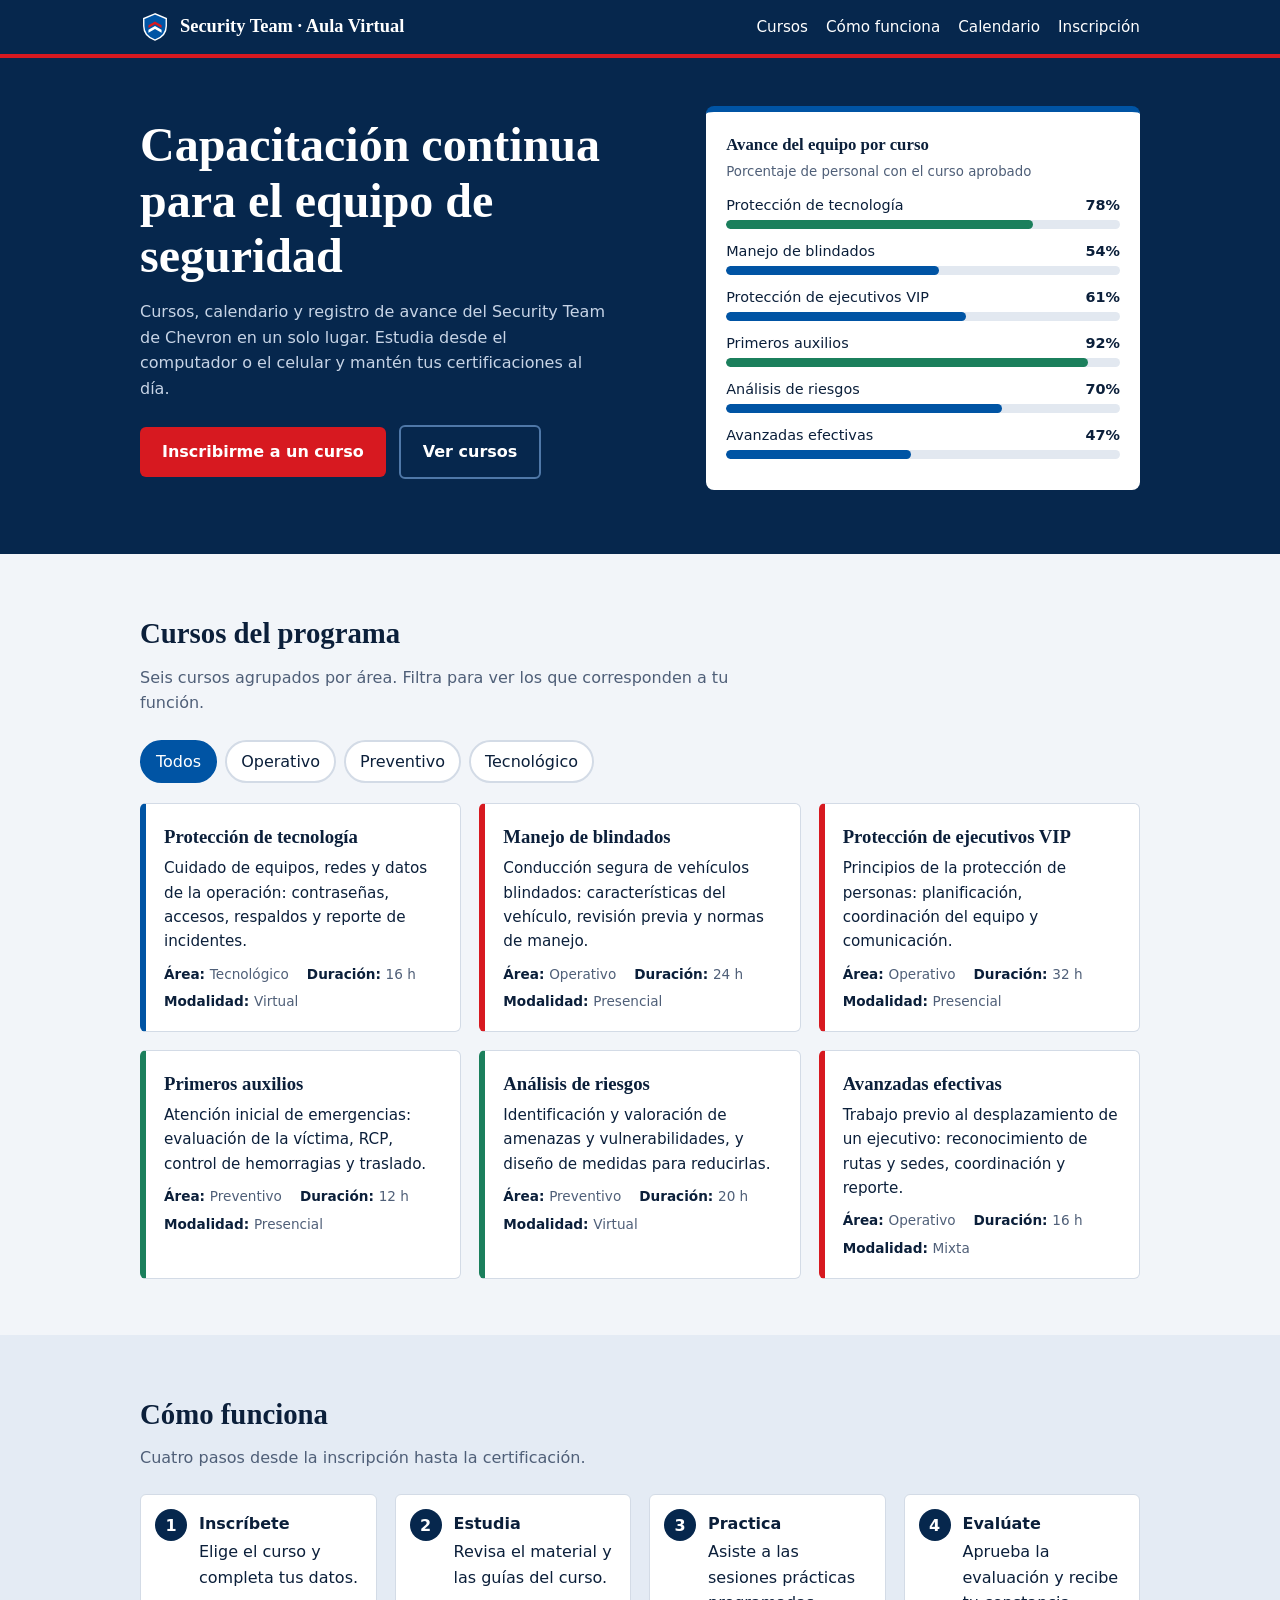
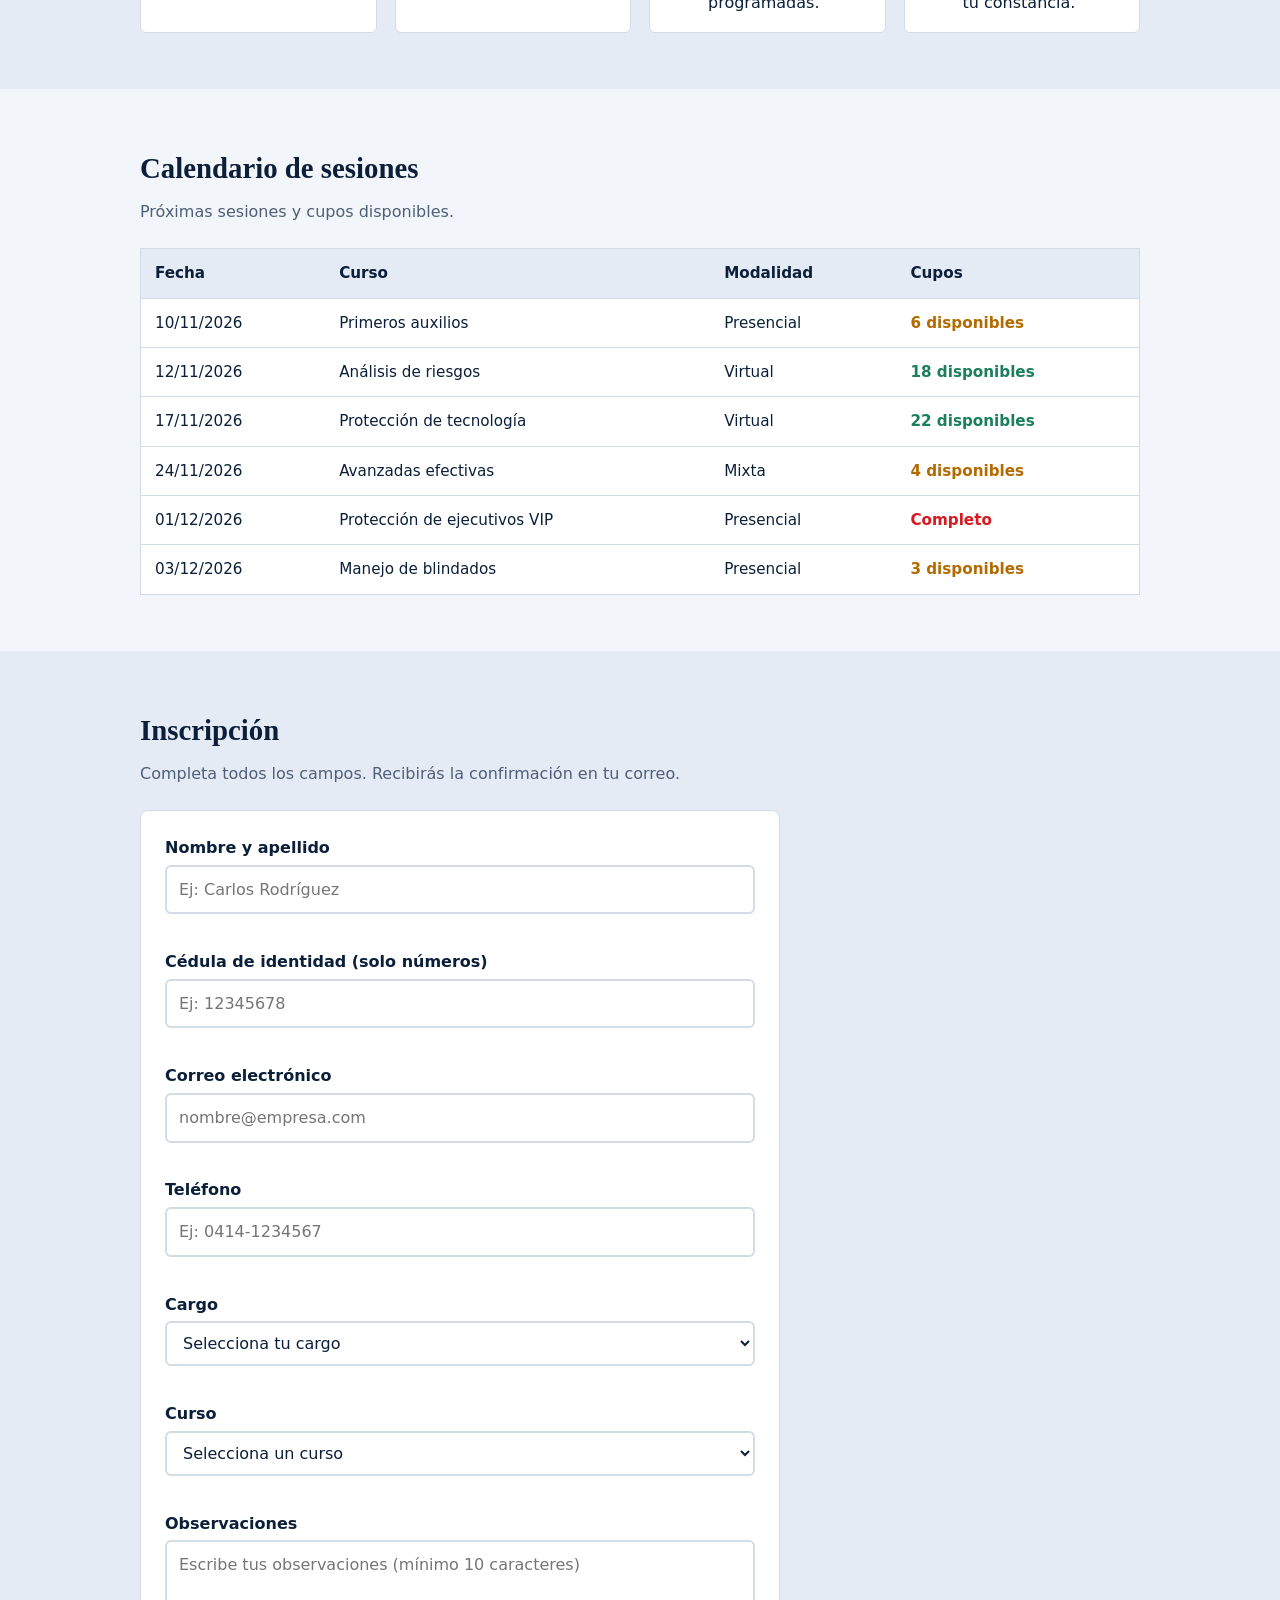
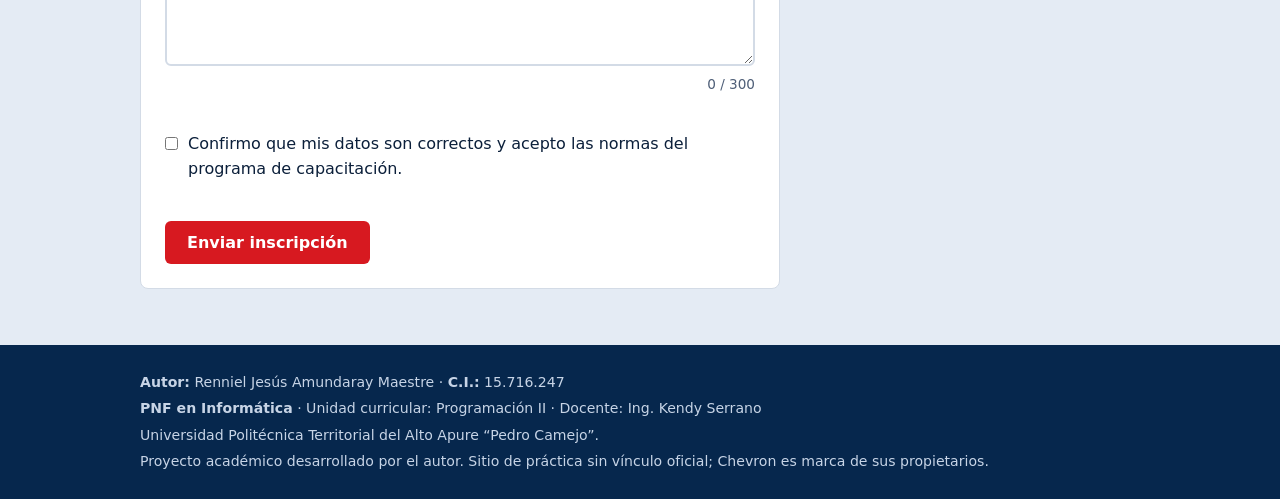
==== index.html @ f0f0ae43 "Add files via upload" ====
<!DOCTYPE html>
<html lang="es">
<head>
<meta charset="UTF-8">
<meta name="viewport" content="width=device-width, initial-scale=1">
<title>Aula Virtual – Security Team Chevron</title>
<meta name="description" content="Aula virtual de capacitación del Security Team de Chevron: cursos, calendario e inscripción en línea.">
<meta name="author" content="Renniel Jesús Amundaray Maestre">
<!--
  Proyecto: Aula Virtual – Security Team
  Autor: Renniel Jesús Amundaray Maestre · C.I. 15.716.247
  Unidad curricular: Programación II · Docente: Ing. Kendy Serrano
  PNF en Informática – UPTAA "Pedro Camejo"
-->

<style>
:root{
  --papel:#f2f5f9; --tinta:#0b1f3a; --suave:#4f5f78; --linea:#d3dbe6;
  --azul:#0054a4; --azul-osc:#06274d; --rojo:#d71920; --verde:#1b7f5c; --ambar:#b36b00; --blanco:#fff;
  --serif:Georgia,"Times New Roman",serif;
  --sans:system-ui,-apple-system,"Segoe UI",Roboto,Arial,sans-serif;
}
*{box-sizing:border-box;margin:0;padding:0}
html{scroll-behavior:smooth}
body{font-family:var(--sans);background:var(--papel);color:var(--tinta);line-height:1.6}
:focus-visible{outline:3px solid var(--rojo);outline-offset:2px}
.wrap{max-width:1040px;margin:0 auto;padding:0 20px}

header{background:var(--azul-osc);color:var(--blanco);border-bottom:4px solid var(--rojo);position:sticky;top:0;z-index:10}
header .wrap{display:flex;align-items:center;justify-content:space-between;gap:16px;padding-top:12px;padding-bottom:12px;flex-wrap:wrap}
.logo{display:flex;align-items:center;gap:10px;color:inherit;text-decoration:none;font-family:var(--serif);font-weight:700;font-size:1.15rem}
.logo svg{width:30px;height:30px;flex:none}
nav ul{display:flex;gap:18px;list-style:none;flex-wrap:wrap}
nav a{color:inherit;text-decoration:none;font-size:.95rem;padding:4px 0;border-bottom:2px solid transparent}
nav a:hover{border-color:var(--rojo)}

.hero{background:var(--azul-osc);color:var(--blanco);padding:48px 0 64px}
.hero .wrap{display:grid;grid-template-columns:1.1fr .9fr;gap:36px;align-items:center}
.hero h1{font-family:var(--serif);font-size:clamp(2rem,5vw,3rem);line-height:1.15;margin-bottom:16px}
.hero p{color:#c7d4e6;max-width:46ch;margin-bottom:24px}
.btn{display:inline-block;background:var(--rojo);color:var(--blanco);font-weight:700;padding:12px 22px;border-radius:6px;text-decoration:none;border:0;cursor:pointer;font-size:1rem;font-family:inherit}
.btn:hover{background:#b8141a}
.btn.sec{background:transparent;border:2px solid #4f78a8;margin-left:8px}
.btn.sec:hover{border-color:var(--blanco);background:transparent}

.avance{background:var(--blanco);color:var(--tinta);border-radius:8px;padding:20px;border-top:6px solid var(--azul)}
.avance h2{font-family:var(--serif);font-size:1.05rem;margin-bottom:2px}
.avance>small{color:var(--suave);display:block;margin-bottom:12px}
.barra{margin-bottom:11px;font-size:.9rem}
.barra div.t{display:flex;justify-content:space-between;gap:8px;margin-bottom:3px}
.barra .pista{background:#e2e8f0;border-radius:99px;height:9px;overflow:hidden}
.barra .relleno{height:100%;background:var(--azul);border-radius:99px}
.barra .relleno.ok{background:var(--verde)}

section{padding:56px 0}
section h2{font-family:var(--serif);font-size:1.8rem;margin-bottom:8px}
.lead{color:var(--suave);margin-bottom:24px;max-width:62ch}

.filtro{display:flex;gap:8px;flex-wrap:wrap;margin-bottom:20px}
.filtro button{font:inherit;padding:7px 14px;border:2px solid var(--linea);background:var(--blanco);color:var(--tinta);border-radius:99px;cursor:pointer}
.filtro button[aria-pressed="true"]{background:var(--azul);border-color:var(--azul);color:var(--blanco)}
.cursos{display:grid;grid-template-columns:repeat(auto-fit,minmax(290px,1fr));gap:18px}
.curso{background:var(--blanco);border:1px solid var(--linea);border-left:6px solid var(--azul);border-radius:6px;padding:18px}
.curso[data-area="Operativo"]{border-left-color:var(--rojo)}
.curso[data-area="Preventivo"]{border-left-color:var(--verde)}
.curso h3{font-family:var(--serif);margin-bottom:4px}
.curso p{font-size:.95rem;margin-bottom:10px}
.curso dl{display:flex;flex-wrap:wrap;gap:6px 18px;font-size:.85rem;color:var(--suave)}
.curso dt{display:inline;font-weight:700;color:var(--tinta)}
.curso dd{display:inline}
.curso dl div{white-space:nowrap}

.pasos{list-style:none;counter-reset:p;display:grid;grid-template-columns:repeat(auto-fit,minmax(210px,1fr));gap:18px}
.pasos li{counter-increment:p;background:var(--blanco);border:1px solid var(--linea);border-radius:6px;padding:16px 16px 16px 58px;position:relative}
.pasos li::before{content:counter(p);position:absolute;left:14px;top:14px;width:32px;height:32px;border-radius:50%;background:var(--azul-osc);color:var(--blanco);display:grid;place-items:center;font-weight:700}
.pasos strong{display:block;margin-bottom:2px}

.tabla{overflow-x:auto}
table{width:100%;border-collapse:collapse;background:var(--blanco);border:1px solid var(--linea)}
th,td{padding:12px 14px;text-align:left;border-bottom:1px solid var(--linea);font-size:.95rem}
th{background:#e4ebf4}
.est{font-weight:700}.ok{color:var(--verde)}.cupo{color:var(--ambar)}.lleno{color:var(--rojo)}

.contacto{background:#e4ebf4}
form{background:var(--blanco);border:1px solid var(--linea);border-radius:8px;padding:24px;max-width:640px}
.campo{margin-bottom:16px}
label{display:block;font-weight:600;margin-bottom:4px}
input,select,textarea{width:100%;padding:10px 12px;border:2px solid var(--linea);border-radius:6px;font:inherit;background:var(--blanco);color:var(--tinta)}
.error{border-color:var(--rojo)!important}
.valido{border-color:var(--verde)!important}
.msg{color:var(--rojo);font-size:.88rem;min-height:1.2em;margin-top:2px}
.check{display:flex;gap:10px;align-items:flex-start}
.check input{width:auto;margin-top:6px}
.check label{font-weight:400}
.contador{font-size:.85rem;color:var(--suave);text-align:right}
#exito{display:none;background:#e1f3ec;border:2px solid var(--verde);color:#0e4f3a;padding:14px;border-radius:6px;margin-top:16px;font-weight:600}
#exito.visible{display:block}

footer{background:var(--azul-osc);color:#c7d4e6;padding:26px 0;font-size:.88rem}
footer p+p{margin-top:4px}

@media (max-width:760px){
  .hero .wrap{grid-template-columns:1fr}
  .btn.sec{margin:8px 0 0}
  header{position:static}
}
@media (prefers-reduced-motion:reduce){html{scroll-behavior:auto}}
</style>
</head>
<body>

<header>
  <div class="wrap">
    <a class="logo" href="#inicio">
      <svg viewBox="0 0 32 32" aria-hidden="true"><path d="M16 2 4 7v8c0 7.5 5 12.6 12 15 7-2.4 12-7.5 12-15V7L16 2z" fill="#0054a4" stroke="#fff" stroke-width="1.5"/><path d="M9 14l7-4 7 4v3l-7-4-7 4z" fill="#d71920"/><path d="M9 19l7-4 7 4v3l-7-4-7 4z" fill="#fff"/></svg>
      Security Team · Aula Virtual
    </a>
    <nav aria-label="Principal">
      <ul>
        <li><a href="#cursos">Cursos</a></li>
        <li><a href="#como">Cómo funciona</a></li>
        <li><a href="#calendario">Calendario</a></li>
        <li><a href="#inscripcion">Inscripción</a></li>
      </ul>
    </nav>
  </div>
</header>

<main>
<div class="hero" id="inicio">
  <div class="wrap">
    <div>
      <h1>Capacitación continua para el equipo de seguridad</h1>
      <p>Cursos, calendario y registro de avance del Security Team de Chevron en un solo lugar. Estudia desde el computador o el celular y mantén tus certificaciones al día.</p>
      <a class="btn" href="#inscripcion">Inscribirme a un curso</a>
      <a class="btn sec" href="#cursos">Ver cursos</a>
    </div>
    <aside class="avance" aria-label="Avance del equipo">
      <h2>Avance del equipo por curso</h2>
      <small>Porcentaje de personal con el curso aprobado</small>
      <div id="barras"></div>
    </aside>
  </div>
</div>

<section id="cursos">
  <div class="wrap">
    <h2>Cursos del programa</h2>
    <p class="lead">Seis cursos agrupados por área. Filtra para ver los que corresponden a tu función.</p>
    <div class="filtro" id="filtro" role="group" aria-label="Filtrar por área">
      <button type="button" data-f="Todos" aria-pressed="true">Todos</button>
      <button type="button" data-f="Operativo" aria-pressed="false">Operativo</button>
      <button type="button" data-f="Preventivo" aria-pressed="false">Preventivo</button>
      <button type="button" data-f="Tecnológico" aria-pressed="false">Tecnológico</button>
    </div>
    <div class="cursos" id="listaCursos"></div>
  </div>
</section>

<section id="como" style="background:#e4ebf4">
  <div class="wrap">
    <h2>Cómo funciona</h2>
    <p class="lead">Cuatro pasos desde la inscripción hasta la certificación.</p>
    <ol class="pasos">
      <li><strong>Inscríbete</strong>Elige el curso y completa tus datos.</li>
      <li><strong>Estudia</strong>Revisa el material y las guías del curso.</li>
      <li><strong>Practica</strong>Asiste a las sesiones prácticas programadas.</li>
      <li><strong>Evalúate</strong>Aprueba la evaluación y recibe tu constancia.</li>
    </ol>
  </div>
</section>

<section id="calendario">
  <div class="wrap">
    <h2>Calendario de sesiones</h2>
    <p class="lead">Próximas sesiones y cupos disponibles.</p>
    <div class="tabla">
      <table>
        <thead><tr><th>Fecha</th><th>Curso</th><th>Modalidad</th><th>Cupos</th></tr></thead>
        <tbody>
          <tr><td>10/11/2026</td><td>Primeros auxilios</td><td>Presencial</td><td class="est cupo">6 disponibles</td></tr>
          <tr><td>12/11/2026</td><td>Análisis de riesgos</td><td>Virtual</td><td class="est ok">18 disponibles</td></tr>
          <tr><td>17/11/2026</td><td>Protección de tecnología</td><td>Virtual</td><td class="est ok">22 disponibles</td></tr>
          <tr><td>24/11/2026</td><td>Avanzadas efectivas</td><td>Mixta</td><td class="est cupo">4 disponibles</td></tr>
          <tr><td>01/12/2026</td><td>Protección de ejecutivos VIP</td><td>Presencial</td><td class="est lleno">Completo</td></tr>
          <tr><td>03/12/2026</td><td>Manejo de blindados</td><td>Presencial</td><td class="est cupo">3 disponibles</td></tr>
        </tbody>
      </table>
    </div>
  </div>
</section>

<section class="contacto" id="inscripcion">
  <div class="wrap">
    <h2>Inscripción</h2>
    <p class="lead">Completa todos los campos. Recibirás la confirmación en tu correo.</p>

    <form id="formulario" novalidate>
      <div class="campo">
        <label for="nombre">Nombre y apellido</label>
        <input type="text" id="nombre" autocomplete="name" placeholder="Ej: Carlos Rodríguez">
        <div class="msg" id="e-nombre" role="alert"></div>
      </div>
      <div class="campo">
        <label for="cedula">Cédula de identidad (solo números)</label>
        <input type="text" id="cedula" inputmode="numeric" placeholder="Ej: 12345678">
        <div class="msg" id="e-cedula" role="alert"></div>
      </div>
      <div class="campo">
        <label for="correo">Correo electrónico</label>
        <input type="email" id="correo" autocomplete="email" placeholder="nombre@empresa.com">
        <div class="msg" id="e-correo" role="alert"></div>
      </div>
      <div class="campo">
        <label for="telefono">Teléfono</label>
        <input type="tel" id="telefono" autocomplete="tel" placeholder="Ej: 0414-1234567">
        <div class="msg" id="e-telefono" role="alert"></div>
      </div>
      <div class="campo">
        <label for="cargo">Cargo</label>
        <select id="cargo">
          <option value="">Selecciona tu cargo</option>
          <option>Supervisor de seguridad</option>
          <option>Escolta</option>
          <option>Conductor de vehículos blindados</option>
          <option>Analista de riesgos</option>
          <option>Técnico de seguridad electrónica</option>
        </select>
        <div class="msg" id="e-cargo" role="alert"></div>
      </div>
      <div class="campo">
        <label for="curso">Curso</label>
        <select id="curso">
          <option value="">Selecciona un curso</option>
        </select>
        <div class="msg" id="e-curso" role="alert"></div>
      </div>
      <div class="campo">
        <label for="mensaje">Observaciones</label>
        <textarea id="mensaje" rows="4" maxlength="300" placeholder="Escribe tus observaciones (mínimo 10 caracteres)"></textarea>
        <div class="contador" id="contador">0 / 300</div>
        <div class="msg" id="e-mensaje" role="alert"></div>
      </div>
      <div class="campo">
        <div class="check">
          <input type="checkbox" id="acepto">
          <label for="acepto">Confirmo que mis datos son correctos y acepto las normas del programa de capacitación.</label>
        </div>
        <div class="msg" id="e-acepto" role="alert"></div>
      </div>
      <button class="btn" type="submit">Enviar inscripción</button>
      <div id="exito" role="status"></div>
    </form>
  </div>
</section>
</main>

<footer>
  <div class="wrap">
    <p><strong>Autor:</strong> Renniel Jesús Amundaray Maestre · <strong>C.I.:</strong> 15.716.247</p>
    <p><strong>PNF en Informática</strong> · Unidad curricular: Programación II · Docente: Ing. Kendy Serrano</p>
    <p>Universidad Politécnica Territorial del Alto Apure “Pedro Camejo”.</p>
    <p>Proyecto académico desarrollado por el autor. Sitio de práctica sin vínculo oficial; Chevron es marca de sus propietarios.</p>
  </div>
</footer>

<script>
/* ---------- Datos de los cursos ---------- */
var CURSOS = [
  {n:"Protección de tecnología", a:"Tecnológico", d:"Cuidado de equipos, redes y datos de la operación: contraseñas, accesos, respaldos y reporte de incidentes.", h:"16 h", m:"Virtual", p:78},
  {n:"Manejo de blindados", a:"Operativo", d:"Conducción segura de vehículos blindados: características del vehículo, revisión previa y normas de manejo.", h:"24 h", m:"Presencial", p:54},
  {n:"Protección de ejecutivos VIP", a:"Operativo", d:"Principios de la protección de personas: planificación, coordinación del equipo y comunicación.", h:"32 h", m:"Presencial", p:61},
  {n:"Primeros auxilios", a:"Preventivo", d:"Atención inicial de emergencias: evaluación de la víctima, RCP, control de hemorragias y traslado.", h:"12 h", m:"Presencial", p:92},
  {n:"Análisis de riesgos", a:"Preventivo", d:"Identificación y valoración de amenazas y vulnerabilidades, y diseño de medidas para reducirlas.", h:"20 h", m:"Virtual", p:70},
  {n:"Avanzadas efectivas", a:"Operativo", d:"Trabajo previo al desplazamiento de un ejecutivo: reconocimiento de rutas y sedes, coordinación y reporte.", h:"16 h", m:"Mixta", p:47}
];

var lista = document.getElementById("listaCursos");
var selCurso = document.getElementById("curso");

function pintarCursos(filtro) {
  lista.innerHTML = "";
  CURSOS.forEach(function (c) {
    if (filtro !== "Todos" && c.a !== filtro) return;
    var art = document.createElement("article");
    art.className = "curso";
    art.setAttribute("data-area", c.a);
    art.innerHTML = "<h3>" + c.n + "</h3><p>" + c.d + "</p>" +
      "<dl><div><dt>Área: </dt><dd>" + c.a + "</dd></div>" +
      "<div><dt>Duración: </dt><dd>" + c.h + "</dd></div>" +
      "<div><dt>Modalidad: </dt><dd>" + c.m + "</dd></div></dl>";
    lista.appendChild(art);
  });
}
pintarCursos("Todos");

document.getElementById("filtro").addEventListener("click", function (e) {
  var b = e.target.closest("button");
  if (!b) return;
  this.querySelectorAll("button").forEach(function (x) { x.setAttribute("aria-pressed", x === b ? "true" : "false"); });
  pintarCursos(b.getAttribute("data-f"));
});

CURSOS.forEach(function (c) {
  var o = document.createElement("option");
  o.textContent = c.n;
  selCurso.appendChild(o);
});

var barras = document.getElementById("barras");
CURSOS.forEach(function (c) {
  var d = document.createElement("div");
  d.className = "barra";
  d.innerHTML = "<div class='t'><span>" + c.n + "</span><strong>" + c.p + "%</strong></div>" +
    "<div class='pista'><div class='relleno" + (c.p >= 75 ? " ok" : "") + "' style='width:" + c.p + "%'></div></div>";
  barras.appendChild(d);
});

/* ---------- Validaciones del formulario ---------- */
var form = document.getElementById("formulario");
var exito = document.getElementById("exito");

var reglas = {
  nombre: function (v) {
    if (v === "") return "Escribe tu nombre y apellido.";
    if (v.length < 5) return "El nombre es demasiado corto.";
    if (!/^[A-Za-zÁÉÍÓÚáéíóúÑñÜü]+(\s+[A-Za-zÁÉÍÓÚáéíóúÑñÜü]+)+$/.test(v)) return "Usa solo letras e incluye nombre y apellido.";
    return "";
  },
  cedula: function (v) {
    if (v === "") return "Escribe tu cédula.";
    if (!/^\d+$/.test(v)) return "La cédula debe contener solo números.";
    if (v.length < 6 || v.length > 9) return "La cédula debe tener entre 6 y 9 dígitos.";
    return "";
  },
  correo: function (v) {
    if (v === "") return "Escribe tu correo electrónico.";
    if (!/^[^\s@]+@[^\s@]+\.[^\s@]{2,}$/.test(v)) return "Escribe un correo válido, por ejemplo nombre@dominio.com.";
    return "";
  },
  telefono: function (v) {
    if (v === "") return "Escribe tu teléfono.";
    if (!/^(0414|0424|0412|0416|0426)-?\d{7}$/.test(v)) return "Formato válido: 0414-1234567.";
    return "";
  },
  cargo: function (v) { return v === "" ? "Selecciona tu cargo." : ""; },
  curso: function (v) { return v === "" ? "Selecciona un curso." : ""; },
  mensaje: function (v) {
    if (v === "") return "Escribe tus observaciones.";
    if (v.length < 10) return "Las observaciones deben tener al menos 10 caracteres.";
    return "";
  }
};

function mostrar(id, texto) {
  var campo = document.getElementById(id);
  document.getElementById("e-" + id).textContent = texto;
  campo.classList.toggle("error", texto !== "");
  campo.classList.toggle("valido", texto === "");
}
function validarCampo(id) {
  var error = reglas[id](document.getElementById(id).value.trim());
  mostrar(id, error);
  return error === "";
}
function validarAcepto() {
  var ok = document.getElementById("acepto").checked;
  document.getElementById("e-acepto").textContent = ok ? "" : "Debes confirmar tus datos y aceptar las normas.";
  return ok;
}

Object.keys(reglas).forEach(function (id) {
  var el = document.getElementById(id);
  el.addEventListener("blur", function () { validarCampo(id); });
  el.addEventListener("input", function () { if (el.classList.contains("error")) validarCampo(id); });
});
document.getElementById("acepto").addEventListener("change", validarAcepto);
document.getElementById("mensaje").addEventListener("input", function (e) {
  document.getElementById("contador").textContent = e.target.value.length + " / 300";
});

form.addEventListener("submit", function (e) {
  e.preventDefault();
  exito.classList.remove("visible");
  var ok = true;
  Object.keys(reglas).forEach(function (id) { if (!validarCampo(id)) ok = false; });
  if (!validarAcepto()) ok = false;
  if (!ok) {
    var primero = form.querySelector(".error");
    if (primero) primero.focus();
    return;
  }
  var nombre = document.getElementById("nombre").value.trim().split(" ")[0];
  exito.textContent = "Inscripción recibida, " + nombre + ". Quedaste registrado en " + selCurso.value + ". Revisa tu correo para la confirmación.";
  exito.classList.add("visible");
  form.reset();
  document.getElementById("contador").textContent = "0 / 300";
  form.querySelectorAll(".valido").forEach(function (el) { el.classList.remove("valido"); });
});
</script>
</body>
</html>
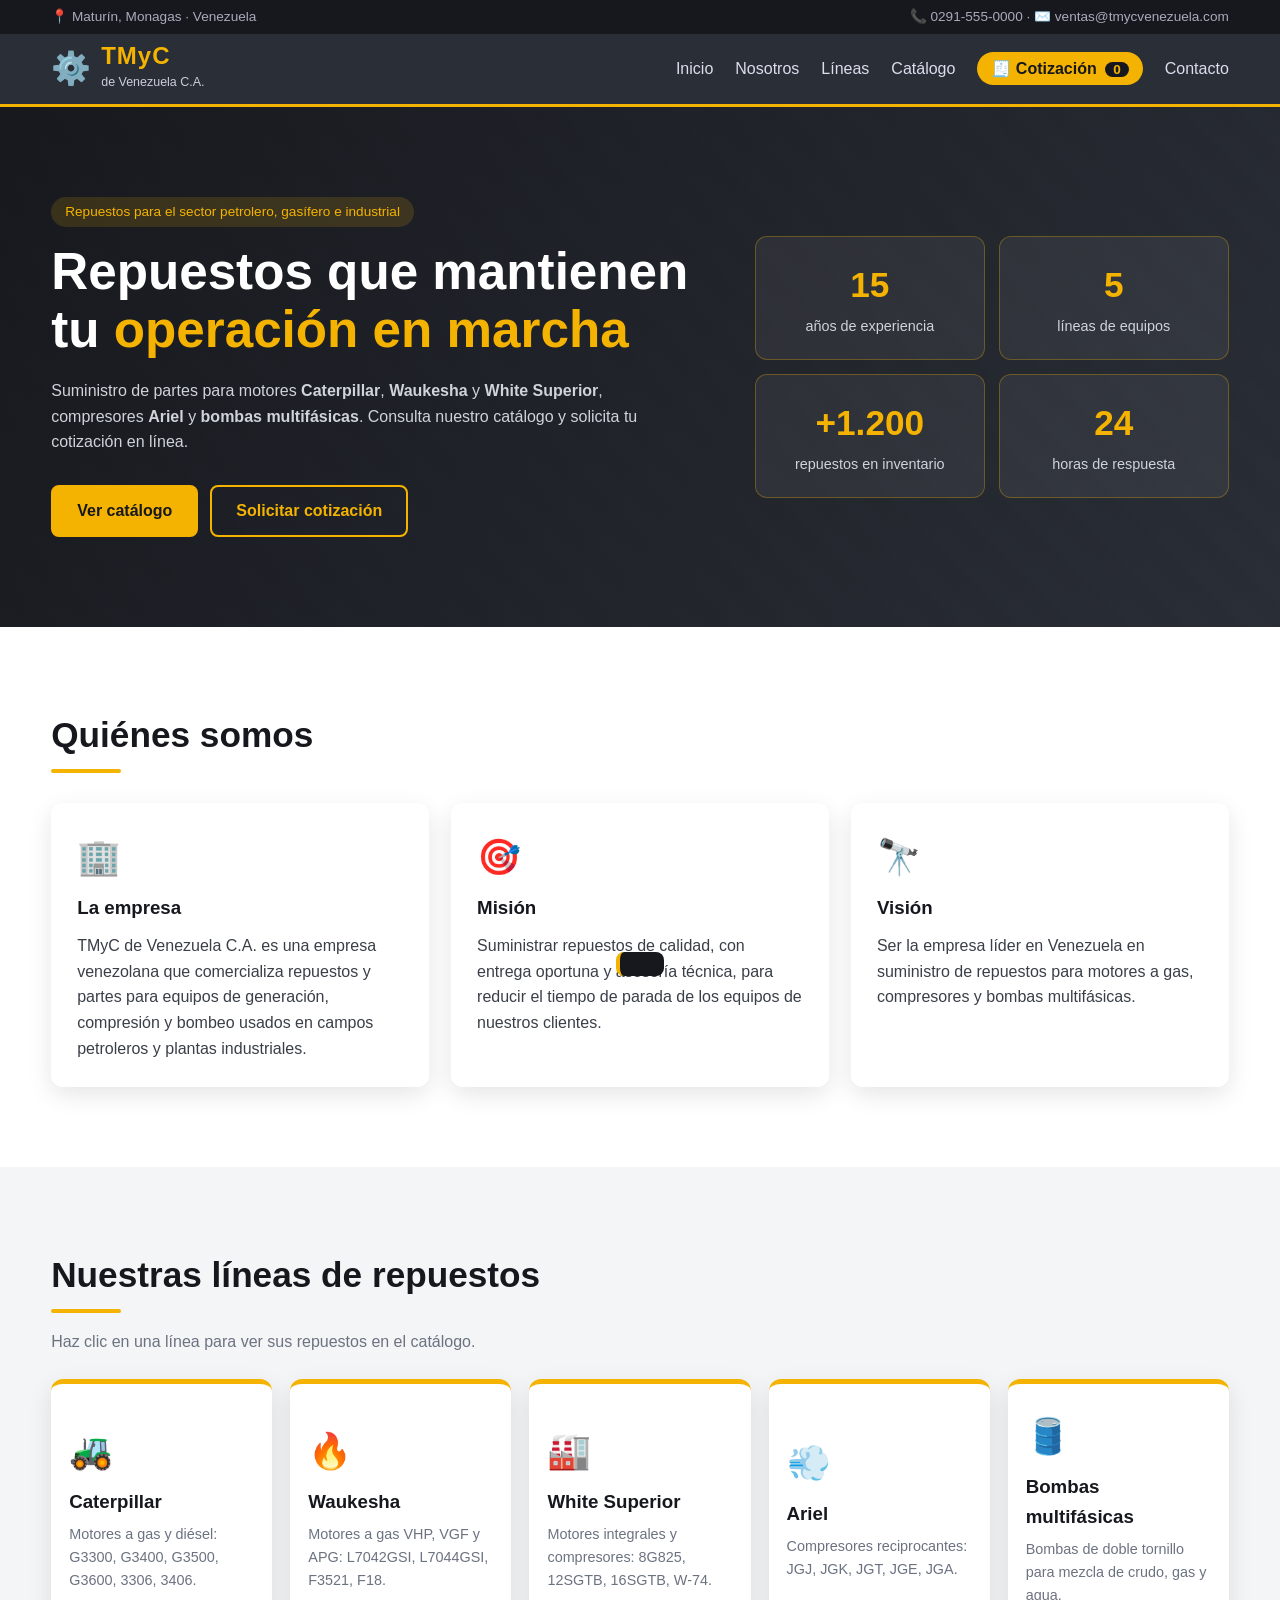
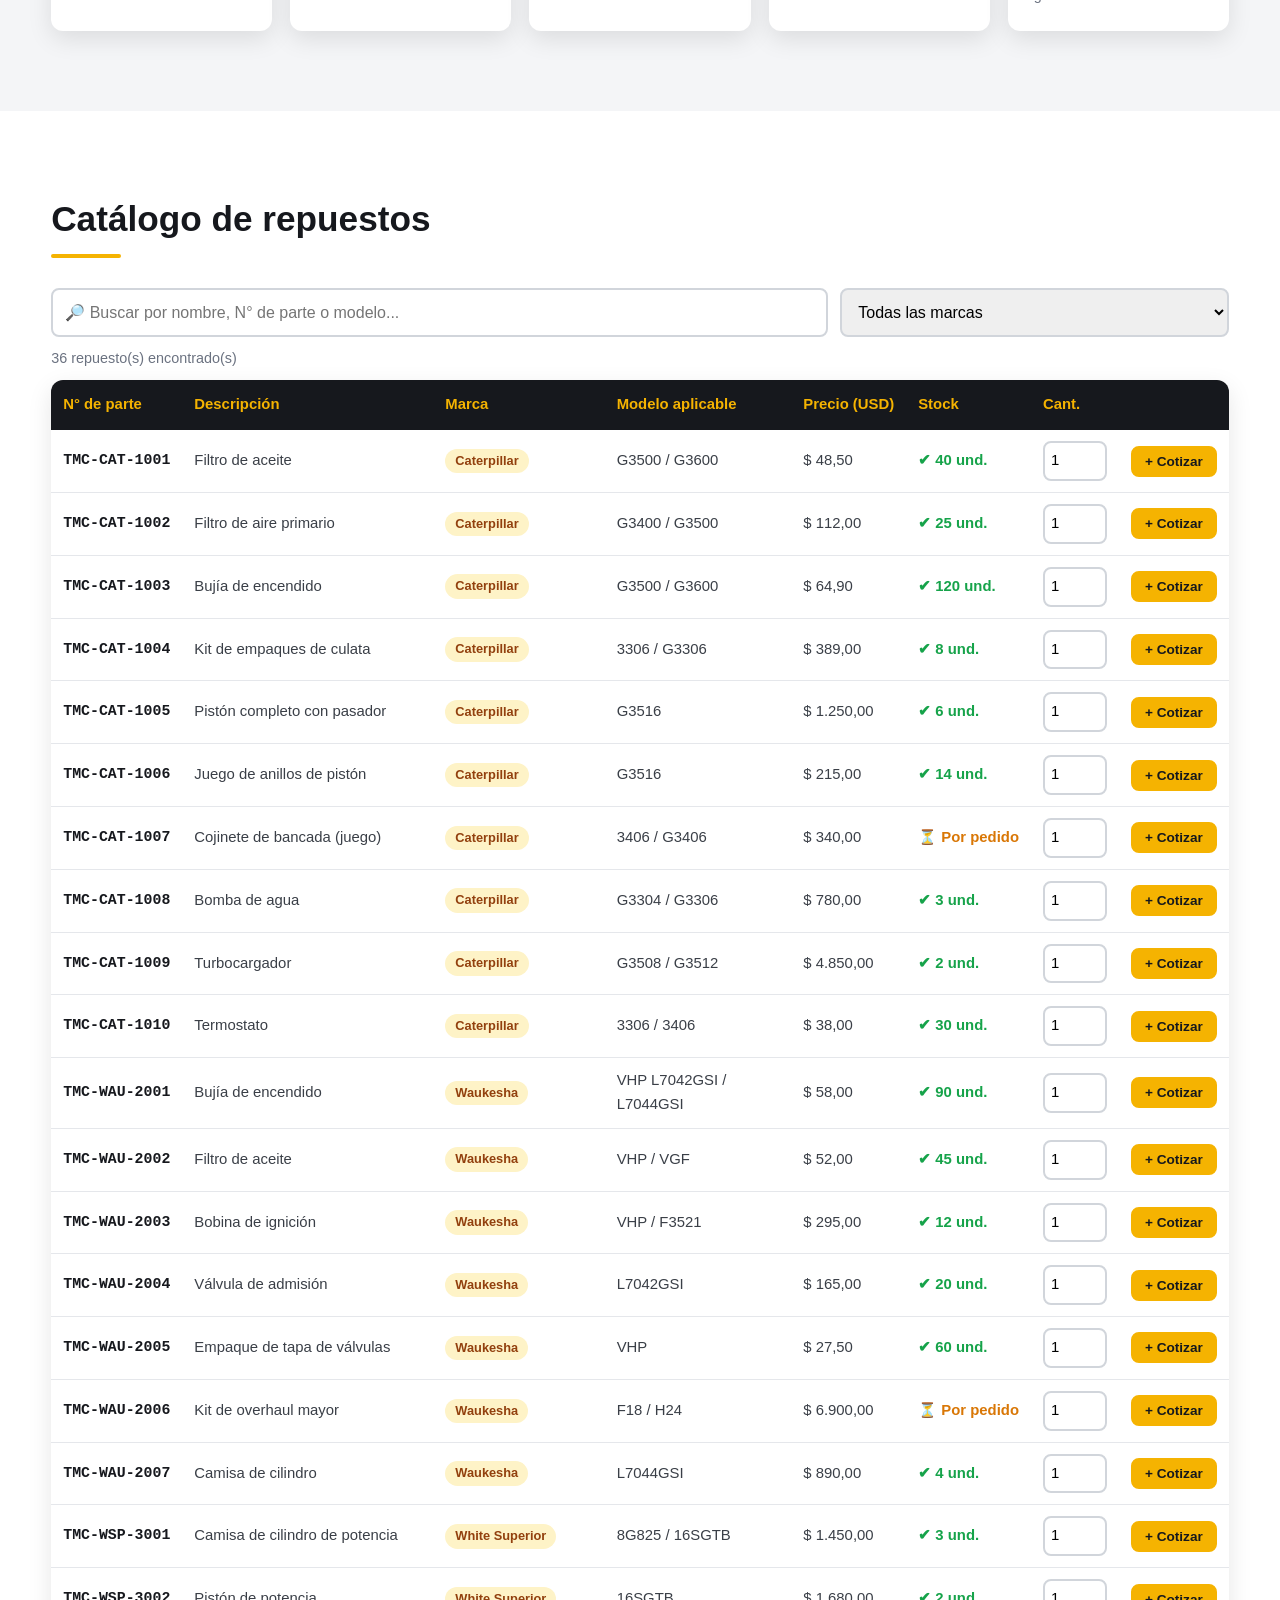
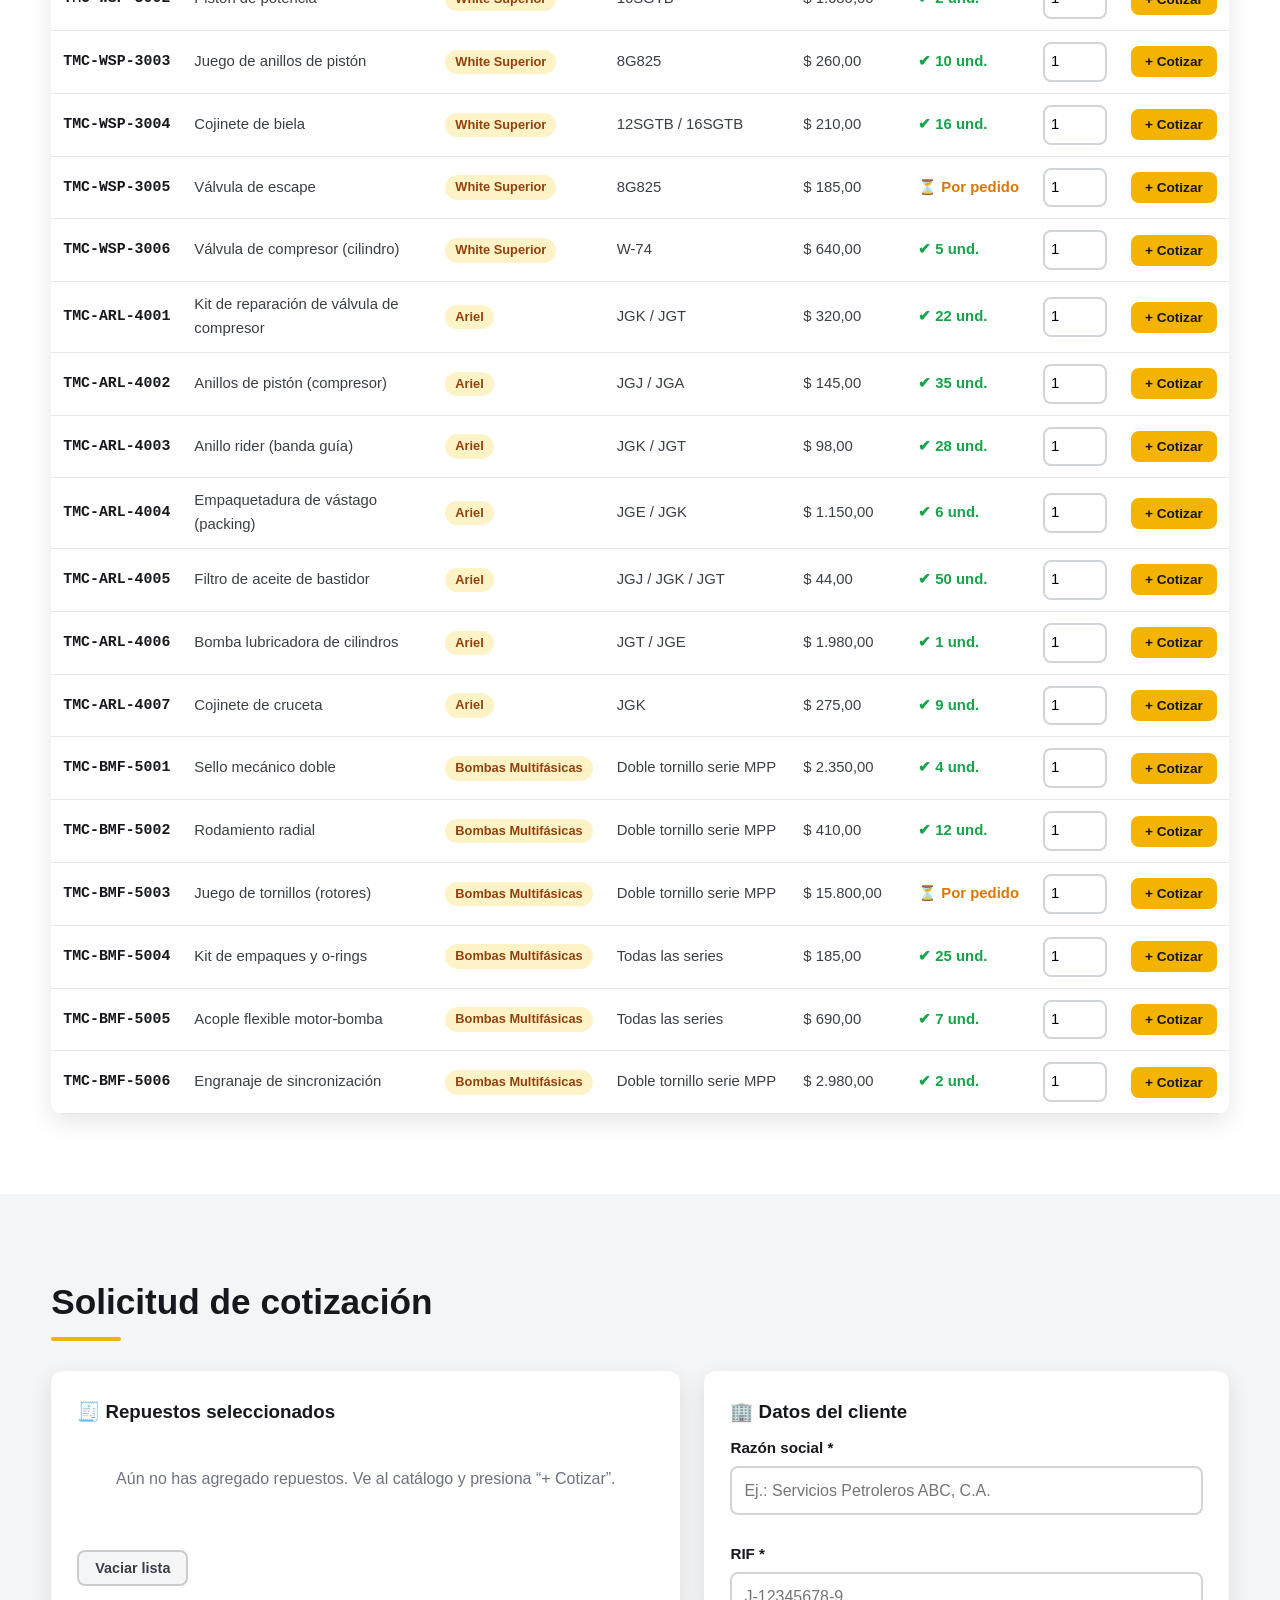
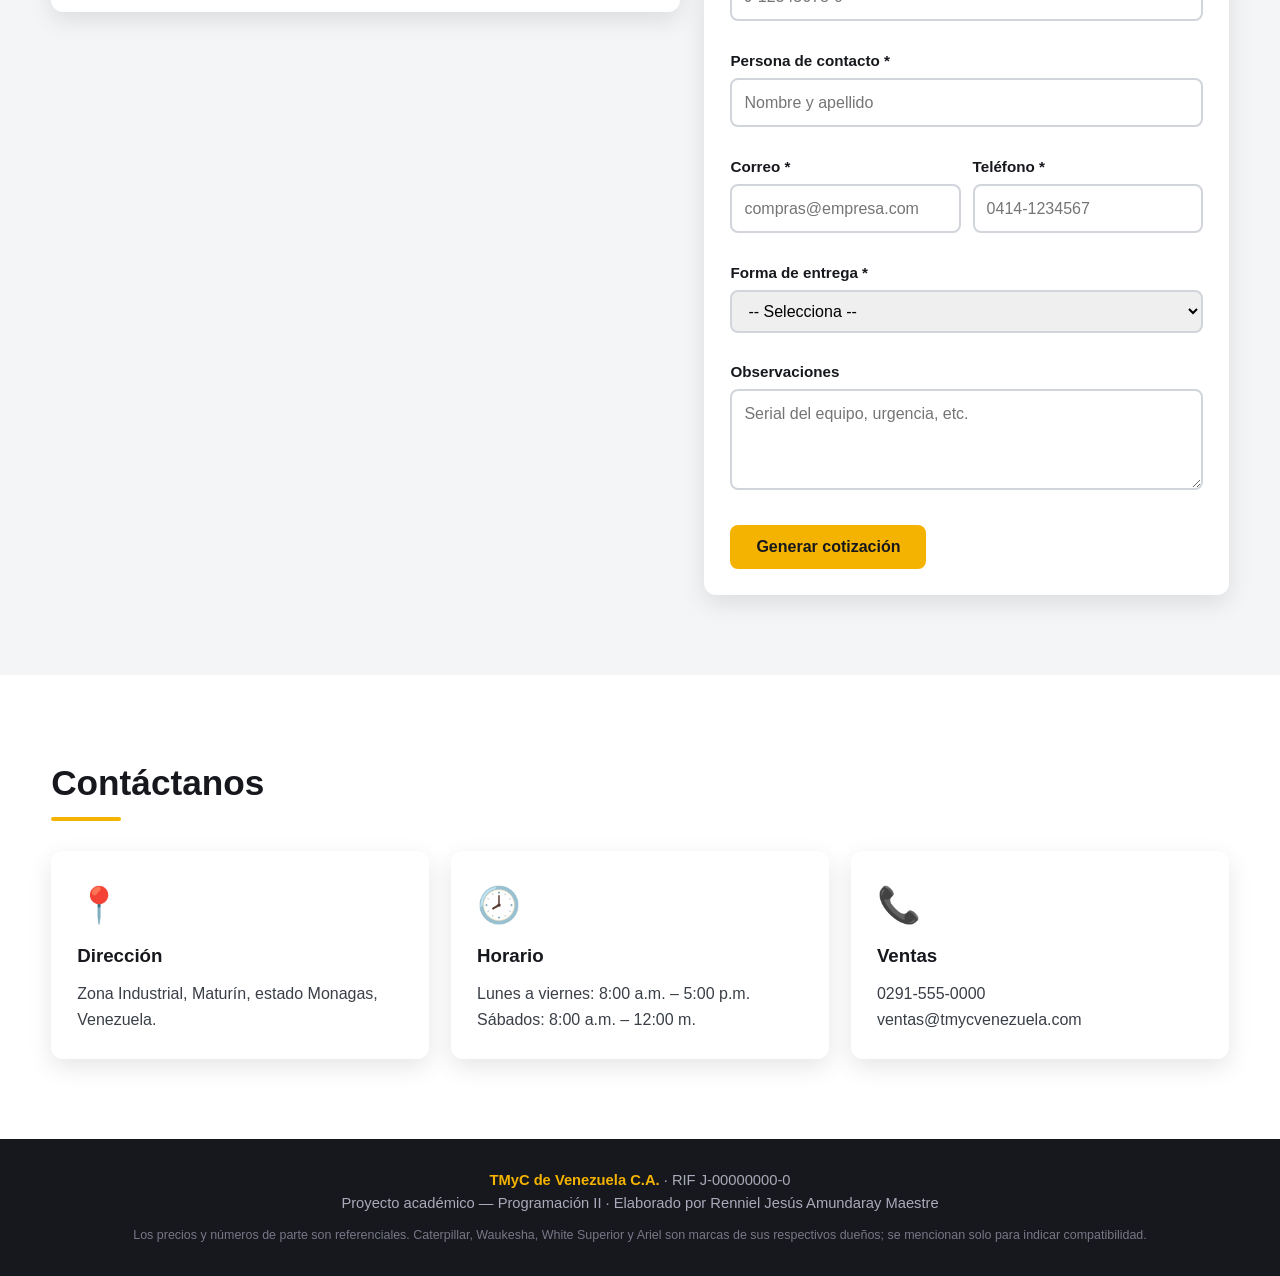
==== commit b78c2d86: "Add files via upload" ====
--- a/index.html
+++ b/index.html
@@ -1,402 +1,227 @@
 <!DOCTYPE html>
 <html lang="es">
 <head>
-<meta charset="UTF-8">
-<meta name="viewport" content="width=device-width, initial-scale=1">
-<title>Aula Virtual – Security Team Chevron</title>
-<meta name="description" content="Aula virtual de capacitación del Security Team de Chevron: cursos, calendario e inscripción en línea.">
-<meta name="author" content="Renniel Jesús Amundaray Maestre">
-<!--
-  Proyecto: Aula Virtual – Security Team
-  Autor: Renniel Jesús Amundaray Maestre · C.I. 15.716.247
-  Unidad curricular: Programación II · Docente: Ing. Kendy Serrano
-  PNF en Informática – UPTAA "Pedro Camejo"
--->
-
-<style>
-:root{
-  --papel:#f2f5f9; --tinta:#0b1f3a; --suave:#4f5f78; --linea:#d3dbe6;
-  --azul:#0054a4; --azul-osc:#06274d; --rojo:#d71920; --verde:#1b7f5c; --ambar:#b36b00; --blanco:#fff;
-  --serif:Georgia,"Times New Roman",serif;
-  --sans:system-ui,-apple-system,"Segoe UI",Roboto,Arial,sans-serif;
-}
-*{box-sizing:border-box;margin:0;padding:0}
-html{scroll-behavior:smooth}
-body{font-family:var(--sans);background:var(--papel);color:var(--tinta);line-height:1.6}
-:focus-visible{outline:3px solid var(--rojo);outline-offset:2px}
-.wrap{max-width:1040px;margin:0 auto;padding:0 20px}
-
-header{background:var(--azul-osc);color:var(--blanco);border-bottom:4px solid var(--rojo);position:sticky;top:0;z-index:10}
-header .wrap{display:flex;align-items:center;justify-content:space-between;gap:16px;padding-top:12px;padding-bottom:12px;flex-wrap:wrap}
-.logo{display:flex;align-items:center;gap:10px;color:inherit;text-decoration:none;font-family:var(--serif);font-weight:700;font-size:1.15rem}
-.logo svg{width:30px;height:30px;flex:none}
-nav ul{display:flex;gap:18px;list-style:none;flex-wrap:wrap}
-nav a{color:inherit;text-decoration:none;font-size:.95rem;padding:4px 0;border-bottom:2px solid transparent}
-nav a:hover{border-color:var(--rojo)}
-
-.hero{background:var(--azul-osc);color:var(--blanco);padding:48px 0 64px}
-.hero .wrap{display:grid;grid-template-columns:1.1fr .9fr;gap:36px;align-items:center}
-.hero h1{font-family:var(--serif);font-size:clamp(2rem,5vw,3rem);line-height:1.15;margin-bottom:16px}
-.hero p{color:#c7d4e6;max-width:46ch;margin-bottom:24px}
-.btn{display:inline-block;background:var(--rojo);color:var(--blanco);font-weight:700;padding:12px 22px;border-radius:6px;text-decoration:none;border:0;cursor:pointer;font-size:1rem;font-family:inherit}
-.btn:hover{background:#b8141a}
-.btn.sec{background:transparent;border:2px solid #4f78a8;margin-left:8px}
-.btn.sec:hover{border-color:var(--blanco);background:transparent}
-
-.avance{background:var(--blanco);color:var(--tinta);border-radius:8px;padding:20px;border-top:6px solid var(--azul)}
-.avance h2{font-family:var(--serif);font-size:1.05rem;margin-bottom:2px}
-.avance>small{color:var(--suave);display:block;margin-bottom:12px}
-.barra{margin-bottom:11px;font-size:.9rem}
-.barra div.t{display:flex;justify-content:space-between;gap:8px;margin-bottom:3px}
-.barra .pista{background:#e2e8f0;border-radius:99px;height:9px;overflow:hidden}
-.barra .relleno{height:100%;background:var(--azul);border-radius:99px}
-.barra .relleno.ok{background:var(--verde)}
-
-section{padding:56px 0}
-section h2{font-family:var(--serif);font-size:1.8rem;margin-bottom:8px}
-.lead{color:var(--suave);margin-bottom:24px;max-width:62ch}
-
-.filtro{display:flex;gap:8px;flex-wrap:wrap;margin-bottom:20px}
-.filtro button{font:inherit;padding:7px 14px;border:2px solid var(--linea);background:var(--blanco);color:var(--tinta);border-radius:99px;cursor:pointer}
-.filtro button[aria-pressed="true"]{background:var(--azul);border-color:var(--azul);color:var(--blanco)}
-.cursos{display:grid;grid-template-columns:repeat(auto-fit,minmax(290px,1fr));gap:18px}
-.curso{background:var(--blanco);border:1px solid var(--linea);border-left:6px solid var(--azul);border-radius:6px;padding:18px}
-.curso[data-area="Operativo"]{border-left-color:var(--rojo)}
-.curso[data-area="Preventivo"]{border-left-color:var(--verde)}
-.curso h3{font-family:var(--serif);margin-bottom:4px}
-.curso p{font-size:.95rem;margin-bottom:10px}
-.curso dl{display:flex;flex-wrap:wrap;gap:6px 18px;font-size:.85rem;color:var(--suave)}
-.curso dt{display:inline;font-weight:700;color:var(--tinta)}
-.curso dd{display:inline}
-.curso dl div{white-space:nowrap}
-
-.pasos{list-style:none;counter-reset:p;display:grid;grid-template-columns:repeat(auto-fit,minmax(210px,1fr));gap:18px}
-.pasos li{counter-increment:p;background:var(--blanco);border:1px solid var(--linea);border-radius:6px;padding:16px 16px 16px 58px;position:relative}
-.pasos li::before{content:counter(p);position:absolute;left:14px;top:14px;width:32px;height:32px;border-radius:50%;background:var(--azul-osc);color:var(--blanco);display:grid;place-items:center;font-weight:700}
-.pasos strong{display:block;margin-bottom:2px}
-
-.tabla{overflow-x:auto}
-table{width:100%;border-collapse:collapse;background:var(--blanco);border:1px solid var(--linea)}
-th,td{padding:12px 14px;text-align:left;border-bottom:1px solid var(--linea);font-size:.95rem}
-th{background:#e4ebf4}
-.est{font-weight:700}.ok{color:var(--verde)}.cupo{color:var(--ambar)}.lleno{color:var(--rojo)}
-
-.contacto{background:#e4ebf4}
-form{background:var(--blanco);border:1px solid var(--linea);border-radius:8px;padding:24px;max-width:640px}
-.campo{margin-bottom:16px}
-label{display:block;font-weight:600;margin-bottom:4px}
-input,select,textarea{width:100%;padding:10px 12px;border:2px solid var(--linea);border-radius:6px;font:inherit;background:var(--blanco);color:var(--tinta)}
-.error{border-color:var(--rojo)!important}
-.valido{border-color:var(--verde)!important}
-.msg{color:var(--rojo);font-size:.88rem;min-height:1.2em;margin-top:2px}
-.check{display:flex;gap:10px;align-items:flex-start}
-.check input{width:auto;margin-top:6px}
-.check label{font-weight:400}
-.contador{font-size:.85rem;color:var(--suave);text-align:right}
-#exito{display:none;background:#e1f3ec;border:2px solid var(--verde);color:#0e4f3a;padding:14px;border-radius:6px;margin-top:16px;font-weight:600}
-#exito.visible{display:block}
-
-footer{background:var(--azul-osc);color:#c7d4e6;padding:26px 0;font-size:.88rem}
-footer p+p{margin-top:4px}
-
-@media (max-width:760px){
-  .hero .wrap{grid-template-columns:1fr}
-  .btn.sec{margin:8px 0 0}
-  header{position:static}
-}
-@media (prefers-reduced-motion:reduce){html{scroll-behavior:auto}}
-</style>
+  <meta charset="UTF-8">
+  <meta name="viewport" content="width=device-width, initial-scale=1.0">
+  <meta name="description" content="TMyC de Venezuela C.A. - Repuestos para motores Caterpillar, Waukesha, White Superior, compresores Ariel y bombas multifásicas.">
+  <title>TMyC de Venezuela C.A. | Repuestos Industriales</title>
+  <link rel="stylesheet" href="styles.css">
 </head>
 <body>
 
-<header>
-  <div class="wrap">
-    <a class="logo" href="#inicio">
-      <svg viewBox="0 0 32 32" aria-hidden="true"><path d="M16 2 4 7v8c0 7.5 5 12.6 12 15 7-2.4 12-7.5 12-15V7L16 2z" fill="#0054a4" stroke="#fff" stroke-width="1.5"/><path d="M9 14l7-4 7 4v3l-7-4-7 4z" fill="#d71920"/><path d="M9 19l7-4 7 4v3l-7-4-7 4z" fill="#fff"/></svg>
-      Security Team · Aula Virtual
-    </a>
-    <nav aria-label="Principal">
-      <ul>
-        <li><a href="#cursos">Cursos</a></li>
-        <li><a href="#como">Cómo funciona</a></li>
-        <li><a href="#calendario">Calendario</a></li>
-        <li><a href="#inscripcion">Inscripción</a></li>
-      </ul>
-    </nav>
+  <!-- BARRA SUPERIOR -->
+  <div class="topbar">
+    <div class="contenedor topbar__in">
+      <span>📍 Maturín, Monagas · Venezuela</span>
+      <span>📞 0291-555-0000 · ✉️ ventas@tmycvenezuela.com</span>
+    </div>
   </div>
-</header>
-
-<main>
-<div class="hero" id="inicio">
-  <div class="wrap">
-    <div>
-      <h1>Capacitación continua para el equipo de seguridad</h1>
-      <p>Cursos, calendario y registro de avance del Security Team de Chevron en un solo lugar. Estudia desde el computador o el celular y mantén tus certificaciones al día.</p>
-      <a class="btn" href="#inscripcion">Inscribirme a un curso</a>
-      <a class="btn sec" href="#cursos">Ver cursos</a>
-    </div>
-    <aside class="avance" aria-label="Avance del equipo">
-      <h2>Avance del equipo por curso</h2>
-      <small>Porcentaje de personal con el curso aprobado</small>
-      <div id="barras"></div>
-    </aside>
+
+  <!-- NAVEGACIÓN -->
+  <header class="nav">
+    <div class="contenedor nav__in">
+      <a href="#inicio" class="logo">
+        <span class="logo__icono">⚙️</span>
+        <span class="logo__txt"><b>TMyC</b><small>de Venezuela C.A.</small></span>
+      </a>
+      <button class="menu-btn" id="menuBtn" aria-label="Abrir menú">☰</button>
+      <nav>
+        <ul id="menu">
+          <li><a href="#inicio">Inicio</a></li>
+          <li><a href="#nosotros">Nosotros</a></li>
+          <li><a href="#lineas">Líneas</a></li>
+          <li><a href="#catalogo">Catálogo</a></li>
+          <li><a href="#cotizacion" class="btn-cot">🧾 Cotización <span id="badge">0</span></a></li>
+          <li><a href="#contacto">Contacto</a></li>
+        </ul>
+      </nav>
+    </div>
+  </header>
+
+  <!-- PORTADA -->
+  <section id="inicio" class="hero">
+    <div class="contenedor hero__in">
+      <div>
+        <p class="etiqueta">Repuestos para el sector petrolero, gasífero e industrial</p>
+        <h1>Repuestos que mantienen tu <span>operación en marcha</span></h1>
+        <p class="hero__sub">Suministro de partes para motores <b>Caterpillar</b>, <b>Waukesha</b> y <b>White Superior</b>, compresores <b>Ariel</b> y <b>bombas multifásicas</b>. Consulta nuestro catálogo y solicita tu cotización en línea.</p>
+        <div class="hero__btns">
+          <a href="#catalogo" class="btn">Ver catálogo</a>
+          <a href="#cotizacion" class="btn btn--linea">Solicitar cotización</a>
+        </div>
+      </div>
+      <div class="hero__stats">
+        <div><b class="contar" data-n="15">0</b><span>años de experiencia</span></div>
+        <div><b class="contar" data-n="5">0</b><span>líneas de equipos</span></div>
+        <div><b class="contar" data-n="1200">0</b><span>repuestos en inventario</span></div>
+        <div><b class="contar" data-n="24">0</b><span>horas de respuesta</span></div>
+      </div>
+    </div>
+  </section>
+
+  <!-- NOSOTROS -->
+  <section id="nosotros" class="seccion">
+    <div class="contenedor">
+      <h2 class="titulo">Quiénes somos</h2>
+      <div class="tres-col">
+        <div class="caja">
+          <span class="icono">🏢</span>
+          <h3>La empresa</h3>
+          <p>TMyC de Venezuela C.A. es una empresa venezolana que comercializa repuestos y partes para equipos de generación, compresión y bombeo usados en campos petroleros y plantas industriales.</p>
+        </div>
+        <div class="caja">
+          <span class="icono">🎯</span>
+          <h3>Misión</h3>
+          <p>Suministrar repuestos de calidad, con entrega oportuna y asesoría técnica, para reducir el tiempo de parada de los equipos de nuestros clientes.</p>
+        </div>
+        <div class="caja">
+          <span class="icono">🔭</span>
+          <h3>Visión</h3>
+          <p>Ser la empresa líder en Venezuela en suministro de repuestos para motores a gas, compresores y bombas multifásicas.</p>
+        </div>
+      </div>
+    </div>
+  </section>
+
+  <!-- LÍNEAS -->
+  <section id="lineas" class="seccion alt">
+    <div class="contenedor">
+      <h2 class="titulo">Nuestras líneas de repuestos</h2>
+      <p class="intro">Haz clic en una línea para ver sus repuestos en el catálogo.</p>
+      <div class="lineas">
+        <button class="linea" data-marca="Caterpillar"><span>🚜</span><h3>Caterpillar</h3><p>Motores a gas y diésel: G3300, G3400, G3500, G3600, 3306, 3406.</p></button>
+        <button class="linea" data-marca="Waukesha"><span>🔥</span><h3>Waukesha</h3><p>Motores a gas VHP, VGF y APG: L7042GSI, L7044GSI, F3521, F18.</p></button>
+        <button class="linea" data-marca="White Superior"><span>🏭</span><h3>White Superior</h3><p>Motores integrales y compresores: 8G825, 12SGTB, 16SGTB, W-74.</p></button>
+        <button class="linea" data-marca="Ariel"><span>💨</span><h3>Ariel</h3><p>Compresores reciprocantes: JGJ, JGK, JGT, JGE, JGA.</p></button>
+        <button class="linea" data-marca="Bombas Multifásicas"><span>🛢️</span><h3>Bombas multifásicas</h3><p>Bombas de doble tornillo para mezcla de crudo, gas y agua.</p></button>
+      </div>
+    </div>
+  </section>
+
+  <!-- CATÁLOGO -->
+  <section id="catalogo" class="seccion">
+    <div class="contenedor">
+      <h2 class="titulo">Catálogo de repuestos</h2>
+      <div class="filtros">
+        <input type="text" id="buscar" placeholder="🔎 Buscar por nombre, N° de parte o modelo...">
+        <select id="filtroMarca">
+          <option value="">Todas las marcas</option>
+          <option>Caterpillar</option>
+          <option>Waukesha</option>
+          <option>White Superior</option>
+          <option>Ariel</option>
+          <option>Bombas Multifásicas</option>
+        </select>
+      </div>
+      <p class="resultados" id="resultados"></p>
+      <div class="tabla-wrap">
+        <table>
+          <thead>
+            <tr>
+              <th>N° de parte</th>
+              <th>Descripción</th>
+              <th>Marca</th>
+              <th>Modelo aplicable</th>
+              <th>Precio (USD)</th>
+              <th>Stock</th>
+              <th>Cant.</th>
+              <th></th>
+            </tr>
+          </thead>
+          <tbody id="tablaRepuestos"></tbody>
+        </table>
+      </div>
+    </div>
+  </section>
+
+  <!-- COTIZACIÓN -->
+  <section id="cotizacion" class="seccion alt">
+    <div class="contenedor">
+      <h2 class="titulo">Solicitud de cotización</h2>
+      <div class="cot">
+        <div class="caja">
+          <h3>🧾 Repuestos seleccionados</h3>
+          <div id="listaCot"></div>
+          <div class="totales" id="totales"></div>
+          <button class="btn btn--gris" id="vaciar">Vaciar lista</button>
+        </div>
+
+        <form id="formCot" class="caja" novalidate>
+          <h3>🏢 Datos del cliente</h3>
+          <div class="campo">
+            <label for="empresa">Razón social *</label>
+            <input type="text" id="empresa" placeholder="Ej.: Servicios Petroleros ABC, C.A.">
+            <small class="error"></small>
+          </div>
+          <div class="campo">
+            <label for="rif">RIF *</label>
+            <input type="text" id="rif" placeholder="J-12345678-9" maxlength="12">
+            <small class="error"></small>
+          </div>
+          <div class="campo">
+            <label for="contactoNombre">Persona de contacto *</label>
+            <input type="text" id="contactoNombre" placeholder="Nombre y apellido">
+            <small class="error"></small>
+          </div>
+          <div class="dos">
+            <div class="campo">
+              <label for="email">Correo *</label>
+              <input type="email" id="email" placeholder="compras@empresa.com">
+              <small class="error"></small>
+            </div>
+            <div class="campo">
+              <label for="telefono">Teléfono *</label>
+              <input type="tel" id="telefono" placeholder="0414-1234567" maxlength="12">
+              <small class="error"></small>
+            </div>
+          </div>
+          <div class="campo">
+            <label for="entrega">Forma de entrega *</label>
+            <select id="entrega">
+              <option value="">-- Selecciona --</option>
+              <option>Retiro en almacén</option>
+              <option>Envío a campo / planta</option>
+              <option>Envío por encomienda</option>
+            </select>
+            <small class="error"></small>
+          </div>
+          <div class="campo">
+            <label for="obs">Observaciones</label>
+            <textarea id="obs" rows="3" maxlength="250" placeholder="Serial del equipo, urgencia, etc."></textarea>
+          </div>
+          <p class="error" id="errLista"></p>
+          <button type="submit" class="btn">Generar cotización</button>
+        </form>
+      </div>
+    </div>
+  </section>
+
+  <!-- CONTACTO -->
+  <section id="contacto" class="seccion">
+    <div class="contenedor">
+      <h2 class="titulo">Contáctanos</h2>
+      <div class="tres-col">
+        <div class="caja"><span class="icono">📍</span><h3>Dirección</h3><p>Zona Industrial, Maturín, estado Monagas, Venezuela.</p></div>
+        <div class="caja"><span class="icono">🕗</span><h3>Horario</h3><p>Lunes a viernes: 8:00 a.m. – 5:00 p.m.<br>Sábados: 8:00 a.m. – 12:00 m.</p></div>
+        <div class="caja"><span class="icono">📞</span><h3>Ventas</h3><p>0291-555-0000<br>ventas@tmycvenezuela.com</p></div>
+      </div>
+    </div>
+  </section>
+
+  <footer>
+    <div class="contenedor">
+      <p><strong>TMyC de Venezuela C.A.</strong> · RIF J-00000000-0</p>
+      <p>Proyecto académico — Programación II · Elaborado por Renniel Jesús Amundaray Maestre</p>
+      <p class="aviso">Los precios y números de parte son referenciales. Caterpillar, Waukesha, White Superior y Ariel son marcas de sus respectivos dueños; se mencionan solo para indicar compatibilidad.</p>
+    </div>
+  </footer>
+
+  <!-- MODAL DE COTIZACIÓN GENERADA -->
+  <div class="modal" id="modal">
+    <div class="modal__caja" id="modalContenido"></div>
   </div>
-</div>
-
-<section id="cursos">
-  <div class="wrap">
-    <h2>Cursos del programa</h2>
-    <p class="lead">Seis cursos agrupados por área. Filtra para ver los que corresponden a tu función.</p>
-    <div class="filtro" id="filtro" role="group" aria-label="Filtrar por área">
-      <button type="button" data-f="Todos" aria-pressed="true">Todos</button>
-      <button type="button" data-f="Operativo" aria-pressed="false">Operativo</button>
-      <button type="button" data-f="Preventivo" aria-pressed="false">Preventivo</button>
-      <button type="button" data-f="Tecnológico" aria-pressed="false">Tecnológico</button>
-    </div>
-    <div class="cursos" id="listaCursos"></div>
-  </div>
-</section>
-
-<section id="como" style="background:#e4ebf4">
-  <div class="wrap">
-    <h2>Cómo funciona</h2>
-    <p class="lead">Cuatro pasos desde la inscripción hasta la certificación.</p>
-    <ol class="pasos">
-      <li><strong>Inscríbete</strong>Elige el curso y completa tus datos.</li>
-      <li><strong>Estudia</strong>Revisa el material y las guías del curso.</li>
-      <li><strong>Practica</strong>Asiste a las sesiones prácticas programadas.</li>
-      <li><strong>Evalúate</strong>Aprueba la evaluación y recibe tu constancia.</li>
-    </ol>
-  </div>
-</section>
-
-<section id="calendario">
-  <div class="wrap">
-    <h2>Calendario de sesiones</h2>
-    <p class="lead">Próximas sesiones y cupos disponibles.</p>
-    <div class="tabla">
-      <table>
-        <thead><tr><th>Fecha</th><th>Curso</th><th>Modalidad</th><th>Cupos</th></tr></thead>
-        <tbody>
-          <tr><td>10/11/2026</td><td>Primeros auxilios</td><td>Presencial</td><td class="est cupo">6 disponibles</td></tr>
-          <tr><td>12/11/2026</td><td>Análisis de riesgos</td><td>Virtual</td><td class="est ok">18 disponibles</td></tr>
-          <tr><td>17/11/2026</td><td>Protección de tecnología</td><td>Virtual</td><td class="est ok">22 disponibles</td></tr>
-          <tr><td>24/11/2026</td><td>Avanzadas efectivas</td><td>Mixta</td><td class="est cupo">4 disponibles</td></tr>
-          <tr><td>01/12/2026</td><td>Protección de ejecutivos VIP</td><td>Presencial</td><td class="est lleno">Completo</td></tr>
-          <tr><td>03/12/2026</td><td>Manejo de blindados</td><td>Presencial</td><td class="est cupo">3 disponibles</td></tr>
-        </tbody>
-      </table>
-    </div>
-  </div>
-</section>
-
-<section class="contacto" id="inscripcion">
-  <div class="wrap">
-    <h2>Inscripción</h2>
-    <p class="lead">Completa todos los campos. Recibirás la confirmación en tu correo.</p>
-
-    <form id="formulario" novalidate>
-      <div class="campo">
-        <label for="nombre">Nombre y apellido</label>
-        <input type="text" id="nombre" autocomplete="name" placeholder="Ej: Carlos Rodríguez">
-        <div class="msg" id="e-nombre" role="alert"></div>
-      </div>
-      <div class="campo">
-        <label for="cedula">Cédula de identidad (solo números)</label>
-        <input type="text" id="cedula" inputmode="numeric" placeholder="Ej: 12345678">
-        <div class="msg" id="e-cedula" role="alert"></div>
-      </div>
-      <div class="campo">
-        <label for="correo">Correo electrónico</label>
-        <input type="email" id="correo" autocomplete="email" placeholder="nombre@empresa.com">
-        <div class="msg" id="e-correo" role="alert"></div>
-      </div>
-      <div class="campo">
-        <label for="telefono">Teléfono</label>
-        <input type="tel" id="telefono" autocomplete="tel" placeholder="Ej: 0414-1234567">
-        <div class="msg" id="e-telefono" role="alert"></div>
-      </div>
-      <div class="campo">
-        <label for="cargo">Cargo</label>
-        <select id="cargo">
-          <option value="">Selecciona tu cargo</option>
-          <option>Supervisor de seguridad</option>
-          <option>Escolta</option>
-          <option>Conductor de vehículos blindados</option>
-          <option>Analista de riesgos</option>
-          <option>Técnico de seguridad electrónica</option>
-        </select>
-        <div class="msg" id="e-cargo" role="alert"></div>
-      </div>
-      <div class="campo">
-        <label for="curso">Curso</label>
-        <select id="curso">
-          <option value="">Selecciona un curso</option>
-        </select>
-        <div class="msg" id="e-curso" role="alert"></div>
-      </div>
-      <div class="campo">
-        <label for="mensaje">Observaciones</label>
-        <textarea id="mensaje" rows="4" maxlength="300" placeholder="Escribe tus observaciones (mínimo 10 caracteres)"></textarea>
-        <div class="contador" id="contador">0 / 300</div>
-        <div class="msg" id="e-mensaje" role="alert"></div>
-      </div>
-      <div class="campo">
-        <div class="check">
-          <input type="checkbox" id="acepto">
-          <label for="acepto">Confirmo que mis datos son correctos y acepto las normas del programa de capacitación.</label>
-        </div>
-        <div class="msg" id="e-acepto" role="alert"></div>
-      </div>
-      <button class="btn" type="submit">Enviar inscripción</button>
-      <div id="exito" role="status"></div>
-    </form>
-  </div>
-</section>
-</main>
-
-<footer>
-  <div class="wrap">
-    <p><strong>Autor:</strong> Renniel Jesús Amundaray Maestre · <strong>C.I.:</strong> 15.716.247</p>
-    <p><strong>PNF en Informática</strong> · Unidad curricular: Programación II · Docente: Ing. Kendy Serrano</p>
-    <p>Universidad Politécnica Territorial del Alto Apure “Pedro Camejo”.</p>
-    <p>Proyecto académico desarrollado por el autor. Sitio de práctica sin vínculo oficial; Chevron es marca de sus propietarios.</p>
-  </div>
-</footer>
-
-<script>
-/* ---------- Datos de los cursos ---------- */
-var CURSOS = [
-  {n:"Protección de tecnología", a:"Tecnológico", d:"Cuidado de equipos, redes y datos de la operación: contraseñas, accesos, respaldos y reporte de incidentes.", h:"16 h", m:"Virtual", p:78},
-  {n:"Manejo de blindados", a:"Operativo", d:"Conducción segura de vehículos blindados: características del vehículo, revisión previa y normas de manejo.", h:"24 h", m:"Presencial", p:54},
-  {n:"Protección de ejecutivos VIP", a:"Operativo", d:"Principios de la protección de personas: planificación, coordinación del equipo y comunicación.", h:"32 h", m:"Presencial", p:61},
-  {n:"Primeros auxilios", a:"Preventivo", d:"Atención inicial de emergencias: evaluación de la víctima, RCP, control de hemorragias y traslado.", h:"12 h", m:"Presencial", p:92},
-  {n:"Análisis de riesgos", a:"Preventivo", d:"Identificación y valoración de amenazas y vulnerabilidades, y diseño de medidas para reducirlas.", h:"20 h", m:"Virtual", p:70},
-  {n:"Avanzadas efectivas", a:"Operativo", d:"Trabajo previo al desplazamiento de un ejecutivo: reconocimiento de rutas y sedes, coordinación y reporte.", h:"16 h", m:"Mixta", p:47}
-];
-
-var lista = document.getElementById("listaCursos");
-var selCurso = document.getElementById("curso");
-
-function pintarCursos(filtro) {
-  lista.innerHTML = "";
-  CURSOS.forEach(function (c) {
-    if (filtro !== "Todos" && c.a !== filtro) return;
-    var art = document.createElement("article");
-    art.className = "curso";
-    art.setAttribute("data-area", c.a);
-    art.innerHTML = "<h3>" + c.n + "</h3><p>" + c.d + "</p>" +
-      "<dl><div><dt>Área: </dt><dd>" + c.a + "</dd></div>" +
-      "<div><dt>Duración: </dt><dd>" + c.h + "</dd></div>" +
-      "<div><dt>Modalidad: </dt><dd>" + c.m + "</dd></div></dl>";
-    lista.appendChild(art);
-  });
-}
-pintarCursos("Todos");
-
-document.getElementById("filtro").addEventListener("click", function (e) {
-  var b = e.target.closest("button");
-  if (!b) return;
-  this.querySelectorAll("button").forEach(function (x) { x.setAttribute("aria-pressed", x === b ? "true" : "false"); });
-  pintarCursos(b.getAttribute("data-f"));
-});
-
-CURSOS.forEach(function (c) {
-  var o = document.createElement("option");
-  o.textContent = c.n;
-  selCurso.appendChild(o);
-});
-
-var barras = document.getElementById("barras");
-CURSOS.forEach(function (c) {
-  var d = document.createElement("div");
-  d.className = "barra";
-  d.innerHTML = "<div class='t'><span>" + c.n + "</span><strong>" + c.p + "%</strong></div>" +
-    "<div class='pista'><div class='relleno" + (c.p >= 75 ? " ok" : "") + "' style='width:" + c.p + "%'></div></div>";
-  barras.appendChild(d);
-});
-
-/* ---------- Validaciones del formulario ---------- */
-var form = document.getElementById("formulario");
-var exito = document.getElementById("exito");
-
-var reglas = {
-  nombre: function (v) {
-    if (v === "") return "Escribe tu nombre y apellido.";
-    if (v.length < 5) return "El nombre es demasiado corto.";
-    if (!/^[A-Za-zÁÉÍÓÚáéíóúÑñÜü]+(\s+[A-Za-zÁÉÍÓÚáéíóúÑñÜü]+)+$/.test(v)) return "Usa solo letras e incluye nombre y apellido.";
-    return "";
-  },
-  cedula: function (v) {
-    if (v === "") return "Escribe tu cédula.";
-    if (!/^\d+$/.test(v)) return "La cédula debe contener solo números.";
-    if (v.length < 6 || v.length > 9) return "La cédula debe tener entre 6 y 9 dígitos.";
-    return "";
-  },
-  correo: function (v) {
-    if (v === "") return "Escribe tu correo electrónico.";
-    if (!/^[^\s@]+@[^\s@]+\.[^\s@]{2,}$/.test(v)) return "Escribe un correo válido, por ejemplo nombre@dominio.com.";
-    return "";
-  },
-  telefono: function (v) {
-    if (v === "") return "Escribe tu teléfono.";
-    if (!/^(0414|0424|0412|0416|0426)-?\d{7}$/.test(v)) return "Formato válido: 0414-1234567.";
-    return "";
-  },
-  cargo: function (v) { return v === "" ? "Selecciona tu cargo." : ""; },
-  curso: function (v) { return v === "" ? "Selecciona un curso." : ""; },
-  mensaje: function (v) {
-    if (v === "") return "Escribe tus observaciones.";
-    if (v.length < 10) return "Las observaciones deben tener al menos 10 caracteres.";
-    return "";
-  }
-};
-
-function mostrar(id, texto) {
-  var campo = document.getElementById(id);
-  document.getElementById("e-" + id).textContent = texto;
-  campo.classList.toggle("error", texto !== "");
-  campo.classList.toggle("valido", texto === "");
-}
-function validarCampo(id) {
-  var error = reglas[id](document.getElementById(id).value.trim());
-  mostrar(id, error);
-  return error === "";
-}
-function validarAcepto() {
-  var ok = document.getElementById("acepto").checked;
-  document.getElementById("e-acepto").textContent = ok ? "" : "Debes confirmar tus datos y aceptar las normas.";
-  return ok;
-}
-
-Object.keys(reglas).forEach(function (id) {
-  var el = document.getElementById(id);
-  el.addEventListener("blur", function () { validarCampo(id); });
-  el.addEventListener("input", function () { if (el.classList.contains("error")) validarCampo(id); });
-});
-document.getElementById("acepto").addEventListener("change", validarAcepto);
-document.getElementById("mensaje").addEventListener("input", function (e) {
-  document.getElementById("contador").textContent = e.target.value.length + " / 300";
-});
-
-form.addEventListener("submit", function (e) {
-  e.preventDefault();
-  exito.classList.remove("visible");
-  var ok = true;
-  Object.keys(reglas).forEach(function (id) { if (!validarCampo(id)) ok = false; });
-  if (!validarAcepto()) ok = false;
-  if (!ok) {
-    var primero = form.querySelector(".error");
-    if (primero) primero.focus();
-    return;
-  }
-  var nombre = document.getElementById("nombre").value.trim().split(" ")[0];
-  exito.textContent = "Inscripción recibida, " + nombre + ". Quedaste registrado en " + selCurso.value + ". Revisa tu correo para la confirmación.";
-  exito.classList.add("visible");
-  form.reset();
-  document.getElementById("contador").textContent = "0 / 300";
-  form.querySelectorAll(".valido").forEach(function (el) { el.classList.remove("valido"); });
-});
-</script>
+
+  <div class="toast" id="toast"></div>
+  <script src="script.js"></script>
 </body>
 </html>
--- a/styles.css
+++ b/styles.css
@@ -0,0 +1,165 @@
+/* ===== Variables ===== */
+:root {
+  --amarillo: #f5b301;
+  --amarillo2: #ffd24d;
+  --negro: #16181d;
+  --gris: #2a2e36;
+  --claro: #f4f5f7;
+  --texto: #3a3f47;
+  --blanco: #fff;
+  --ok: #16a34a;
+  --error: #dc2626;
+  --radio: 12px;
+  --sombra: 0 8px 24px rgba(0, 0, 0, .1);
+}
+* { margin: 0; padding: 0; box-sizing: border-box; }
+html { scroll-behavior: smooth; }
+body { font-family: "Segoe UI", Roboto, Arial, sans-serif; color: var(--texto); line-height: 1.6; }
+.contenedor { width: 92%; max-width: 1200px; margin: auto; }
+a { color: inherit; text-decoration: none; }
+
+/* ===== Topbar y navegación ===== */
+.topbar { background: var(--negro); color: #aab; font-size: .85rem; }
+.topbar__in { display: flex; justify-content: space-between; flex-wrap: wrap; gap: 6px; padding: 6px 0; }
+.nav { position: sticky; top: 0; z-index: 100; background: var(--gris); border-bottom: 3px solid var(--amarillo); }
+.nav__in { display: flex; justify-content: space-between; align-items: center; height: 70px; }
+.logo { display: flex; align-items: center; gap: 10px; color: var(--blanco); }
+.logo__icono { font-size: 2rem; animation: girar 8s linear infinite; }
+.logo__txt b { display: block; font-size: 1.5rem; color: var(--amarillo); line-height: 1; letter-spacing: 1px; }
+.logo__txt small { color: #ccd; font-size: .78rem; }
+#menu { display: flex; list-style: none; gap: 22px; align-items: center; }
+#menu a { color: #dde; font-weight: 500; transition: color .2s; }
+#menu a:hover { color: var(--amarillo); }
+.btn-cot { background: var(--amarillo); color: var(--negro) !important; padding: 8px 14px; border-radius: 30px; font-weight: 700 !important; }
+#badge { background: var(--negro); color: var(--amarillo); border-radius: 20px; padding: 0 8px; margin-left: 4px; font-size: .85rem; }
+#badge.salto { animation: salto .4s; }
+.menu-btn { display: none; background: none; border: 0; color: var(--blanco); font-size: 1.7rem; cursor: pointer; }
+
+/* ===== Portada ===== */
+.hero { background: linear-gradient(120deg, rgba(22,24,29,.96), rgba(42,46,54,.88)),
+  repeating-linear-gradient(45deg, #2a2e36 0 20px, #23262d 20px 40px); color: var(--blanco); padding: 90px 0; }
+.hero__in { display: grid; grid-template-columns: 1.4fr 1fr; gap: 40px; align-items: center; }
+.etiqueta { display: inline-block; background: rgba(245,179,1,.15); color: var(--amarillo); padding: 4px 14px; border-radius: 30px; font-size: .85rem; margin-bottom: 16px; }
+.hero h1 { font-size: clamp(2rem, 5vw, 3.2rem); line-height: 1.15; }
+.hero h1 span { color: var(--amarillo); }
+.hero__sub { margin: 18px 0 30px; color: #cfd3da; max-width: 600px; }
+.hero__btns { display: flex; gap: 12px; flex-wrap: wrap; }
+.hero__stats { display: grid; grid-template-columns: 1fr 1fr; gap: 14px; }
+.hero__stats div { background: rgba(255,255,255,.06); border: 1px solid rgba(245,179,1,.3); border-radius: var(--radio); padding: 20px; text-align: center; }
+.hero__stats b { display: block; font-size: 2.2rem; color: var(--amarillo); }
+.hero__stats span { font-size: .9rem; color: #cfd3da; }
+
+/* ===== Botones ===== */
+.btn { display: inline-block; background: var(--amarillo); color: var(--negro); border: 2px solid var(--amarillo); padding: 11px 24px;
+  border-radius: 8px; font-weight: 700; cursor: pointer; font-size: 1rem; transition: .2s; }
+.btn:hover { background: var(--amarillo2); transform: translateY(-2px); }
+.btn--linea { background: transparent; color: var(--amarillo); }
+.btn--linea:hover { background: var(--amarillo); color: var(--negro); }
+.btn--gris { background: var(--claro); border-color: #ccc; color: var(--texto); margin-top: 14px; font-size: .9rem; padding: 8px 16px; }
+.btn--sm { padding: 6px 12px; font-size: .85rem; white-space: nowrap; }
+
+/* ===== Secciones ===== */
+.seccion { padding: 80px 0; }
+.seccion.alt { background: var(--claro); }
+.titulo { font-size: clamp(1.6rem, 3.5vw, 2.2rem); color: var(--negro); margin-bottom: 30px; position: relative; padding-bottom: 10px; }
+.titulo::after { content: ""; position: absolute; left: 0; bottom: 0; width: 70px; height: 4px; background: var(--amarillo); border-radius: 2px; }
+.intro { margin: -14px 0 24px; color: #6b7280; }
+.tres-col { display: grid; grid-template-columns: repeat(auto-fit, minmax(260px, 1fr)); gap: 22px; }
+.caja { background: var(--blanco); border-radius: var(--radio); padding: 26px; box-shadow: var(--sombra); }
+.caja h3 { color: var(--negro); margin-bottom: 10px; }
+.icono { font-size: 2.2rem; display: block; margin-bottom: 8px; }
+
+/* ===== Líneas ===== */
+.lineas { display: grid; grid-template-columns: repeat(auto-fit, minmax(200px, 1fr)); gap: 18px; }
+.linea { background: var(--blanco); border: 0; border-top: 5px solid var(--amarillo); border-radius: var(--radio); padding: 24px 18px;
+  text-align: left; cursor: pointer; box-shadow: var(--sombra); font: inherit; color: inherit; transition: transform .25s, box-shadow .25s; }
+.linea:hover { transform: translateY(-6px); box-shadow: 0 14px 30px rgba(0,0,0,.15); }
+.linea span { font-size: 2.2rem; }
+.linea h3 { margin: 8px 0 6px; color: var(--negro); }
+.linea p { font-size: .9rem; color: #6b7280; }
+
+/* ===== Catálogo ===== */
+.filtros { display: grid; grid-template-columns: 2fr 1fr; gap: 12px; margin-bottom: 10px; }
+.resultados { color: #6b7280; font-size: .9rem; margin-bottom: 10px; }
+.tabla-wrap { overflow-x: auto; border-radius: var(--radio); box-shadow: var(--sombra); }
+table { width: 100%; border-collapse: collapse; background: var(--blanco); font-size: .93rem; }
+th { background: var(--negro); color: var(--amarillo); text-align: left; padding: 13px 12px; white-space: nowrap; }
+td { padding: 11px 12px; border-bottom: 1px solid #e5e7eb; vertical-align: middle; }
+tbody tr:hover { background: #fffbeb; }
+.np { font-family: Consolas, monospace; font-weight: 700; color: var(--negro); white-space: nowrap; }
+.marca { display: inline-block; padding: 2px 10px; border-radius: 20px; font-size: .8rem; font-weight: 600; background: #fef3c7; color: #92400e; white-space: nowrap; }
+.stock-si { color: var(--ok); font-weight: 600; white-space: nowrap; }
+.stock-no { color: #d97706; font-weight: 600; white-space: nowrap; }
+.cant { width: 64px; padding: 6px; }
+.vacio { text-align: center; padding: 30px; color: #6b7280; }
+
+/* ===== Cotización ===== */
+.cot { display: grid; grid-template-columns: 1.2fr 1fr; gap: 24px; align-items: start; }
+.item { display: grid; grid-template-columns: 1fr auto auto; gap: 10px; align-items: center; padding: 10px 0; border-bottom: 1px dashed #ddd; }
+.item small { display: block; color: #6b7280; font-family: Consolas, monospace; }
+.item input { width: 64px; padding: 5px; }
+.quitar { background: none; border: 0; color: var(--error); font-size: 1.1rem; cursor: pointer; }
+.totales { margin-top: 14px; }
+.totales div { display: flex; justify-content: space-between; padding: 4px 0; }
+.totales .total { font-size: 1.2rem; font-weight: 800; color: var(--negro); border-top: 2px solid var(--amarillo); margin-top: 6px; padding-top: 8px; }
+
+/* ===== Formulario ===== */
+input, select, textarea { width: 100%; padding: 10px 12px; border: 2px solid #d1d5db; border-radius: 8px; font: inherit; transition: border-color .2s; }
+input:focus, select:focus, textarea:focus { outline: none; border-color: var(--amarillo); }
+.campo { margin-bottom: 14px; }
+.campo label { display: block; font-weight: 600; color: var(--negro); margin-bottom: 5px; font-size: .95rem; }
+.campo.invalido input, .campo.invalido select { border-color: var(--error); }
+.campo.valido input, .campo.valido select { border-color: var(--ok); }
+.dos { display: grid; grid-template-columns: 1fr 1fr; gap: 12px; }
+.error { color: var(--error); font-size: .82rem; display: block; min-height: 1em; }
+
+/* ===== Modal ===== */
+.modal { position: fixed; inset: 0; background: rgba(0,0,0,.65); display: none; align-items: center; justify-content: center; z-index: 300; padding: 16px; }
+.modal.abierto { display: flex; }
+.modal__caja { background: var(--blanco); border-radius: var(--radio); max-width: 760px; width: 100%; max-height: 90vh; overflow: auto; padding: 30px; animation: aparecer .3s; }
+.doc__cab { display: flex; justify-content: space-between; flex-wrap: wrap; gap: 10px; border-bottom: 4px solid var(--amarillo); padding-bottom: 12px; margin-bottom: 16px; }
+.doc__cab h2 { color: var(--negro); }
+.doc__cab p { font-size: .9rem; }
+.doc table { font-size: .88rem; margin: 14px 0; }
+.doc .totales { max-width: 300px; margin-left: auto; }
+.doc__pie { font-size: .82rem; color: #6b7280; margin-top: 14px; }
+.modal__btns { display: flex; gap: 10px; justify-content: flex-end; margin-top: 20px; }
+
+/* ===== Toast ===== */
+.toast { position: fixed; bottom: 24px; left: 50%; transform: translateX(-50%) translateY(100px); background: var(--negro); color: var(--blanco);
+  padding: 12px 22px; border-radius: 8px; border-left: 4px solid var(--amarillo); transition: transform .3s; z-index: 400; }
+.toast.ver { transform: translateX(-50%) translateY(0); }
+
+/* ===== Pie ===== */
+footer { background: var(--negro); color: #aab; text-align: center; padding: 30px 0; font-size: .92rem; }
+footer strong { color: var(--amarillo); }
+.aviso { font-size: .78rem; margin-top: 10px; color: #778; }
+
+/* ===== Animaciones ===== */
+@keyframes girar { to { transform: rotate(360deg); } }
+@keyframes salto { 50% { transform: scale(1.4); } }
+@keyframes aparecer { from { opacity: 0; transform: translateY(14px); } to { opacity: 1; transform: none; } }
+.revelar { opacity: 0; transform: translateY(30px); transition: opacity .7s, transform .7s; }
+.revelar.visible { opacity: 1; transform: none; }
+
+/* ===== Responsive ===== */
+@media (max-width: 900px) {
+  .hero__in, .cot { grid-template-columns: 1fr; }
+}
+@media (max-width: 800px) {
+  .menu-btn { display: block; }
+  nav { position: absolute; top: 70px; left: 0; right: 0; }
+  #menu { flex-direction: column; gap: 0; background: var(--gris); max-height: 0; overflow: hidden; transition: max-height .3s; align-items: stretch; }
+  #menu.abierto { max-height: 420px; }
+  #menu a { display: block; padding: 14px 6%; border-top: 1px solid rgba(255,255,255,.07); }
+  .btn-cot { border-radius: 0; }
+  .filtros, .dos { grid-template-columns: 1fr; }
+}
+
+/* ===== Impresión de la cotización ===== */
+@media print {
+  body > *:not(.modal) { display: none !important; }
+  .modal { position: static; display: block; background: none; padding: 0; }
+  .modal__caja { box-shadow: none; max-height: none; padding: 0; }
+  .modal__btns { display: none; }
+}
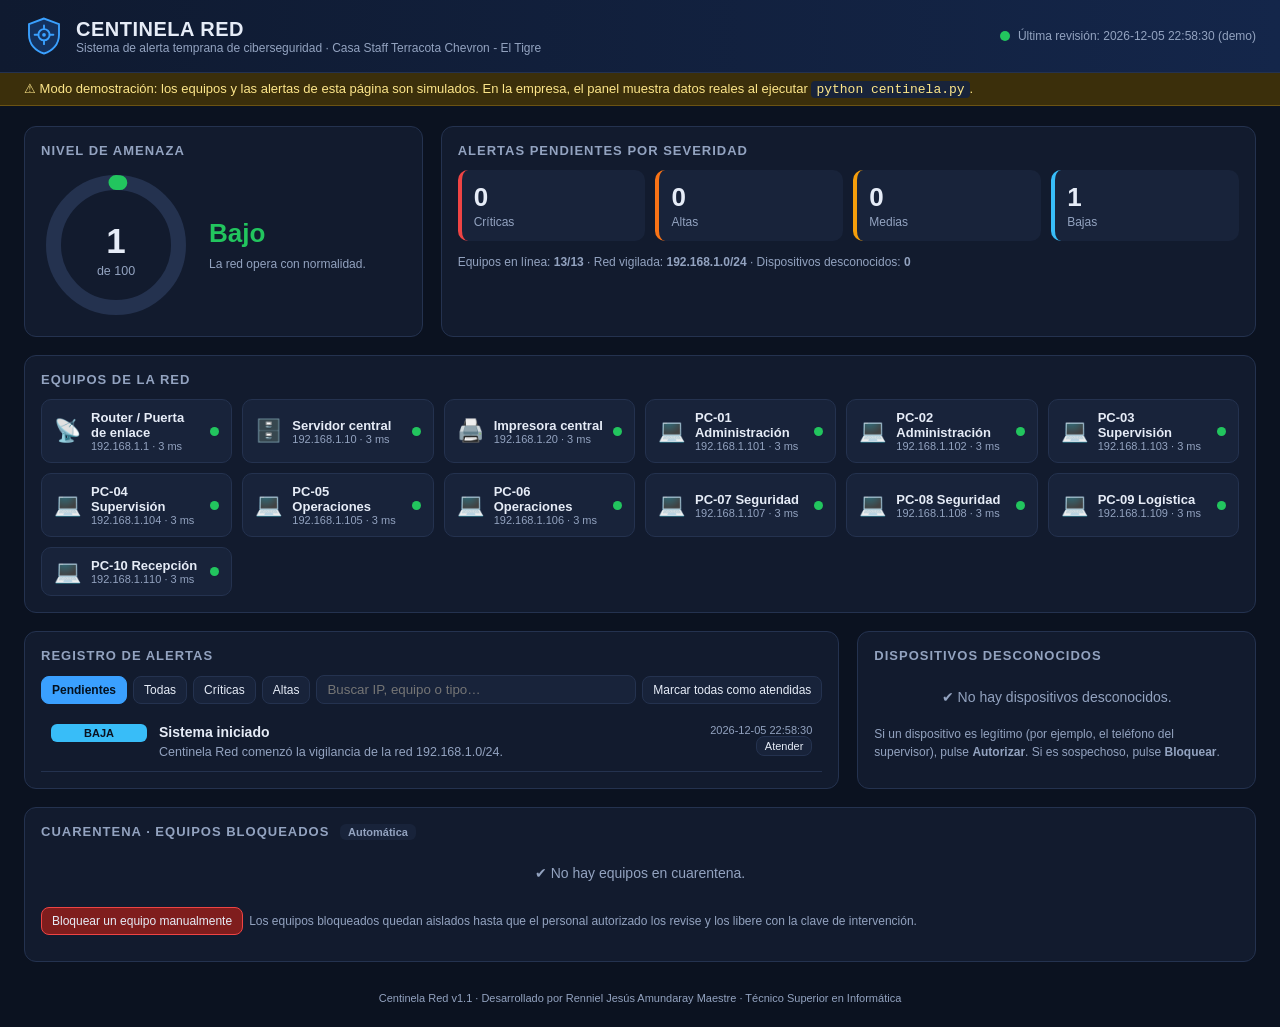
==== commit ecef6845: "Add files via upload" ====
--- a/index.html
+++ b/index.html
@@ -1,227 +1,441 @@
 <!DOCTYPE html>
 <html lang="es">
 <head>
-  <meta charset="UTF-8">
-  <meta name="viewport" content="width=device-width, initial-scale=1.0">
-  <meta name="description" content="TMyC de Venezuela C.A. - Repuestos para motores Caterpillar, Waukesha, White Superior, compresores Ariel y bombas multifásicas.">
-  <title>TMyC de Venezuela C.A. | Repuestos Industriales</title>
-  <link rel="stylesheet" href="styles.css">
+<meta charset="UTF-8">
+<meta name="viewport" content="width=device-width, initial-scale=1.0">
+<title>Centinela Red · Alerta temprana de ciberseguridad</title>
+<style>
+  :root{
+    --fondo:#0b1220; --panel:#121b2e; --panel2:#18233a; --borde:#24324f;
+    --texto:#e6ecf7; --suave:#93a3c0; --acento:#3aa0ff;
+    --ok:#22c55e; --baja:#38bdf8; --media:#f59e0b; --alta:#f97316; --critica:#ef4444;
+  }
+  *{box-sizing:border-box}
+  body{margin:0;font-family:"Segoe UI",Roboto,Arial,sans-serif;background:var(--fondo);color:var(--texto);font-size:14px}
+  header{display:flex;align-items:center;justify-content:space-between;gap:16px;flex-wrap:wrap;
+         padding:16px 24px;background:linear-gradient(90deg,#0f1a30,#14264a);border-bottom:1px solid var(--borde)}
+  .marca{display:flex;align-items:center;gap:12px}
+  .escudo{width:40px;height:40px}
+  h1{font-size:20px;margin:0;letter-spacing:.5px}
+  .sub{color:var(--suave);font-size:12px}
+  .estado-sis{display:flex;align-items:center;gap:8px;color:var(--suave);font-size:12px}
+  .pulso{width:10px;height:10px;border-radius:50%;background:var(--ok);box-shadow:0 0 0 0 rgba(34,197,94,.7);animation:pulso 1.8s infinite}
+  @keyframes pulso{70%{box-shadow:0 0 0 10px rgba(34,197,94,0)}100%{box-shadow:0 0 0 0 rgba(34,197,94,0)}}
+  .aviso-demo{display:none;background:#3b2f0b;color:#fde68a;border-bottom:1px solid #6b5313;padding:8px 24px;font-size:13px}
+  main{padding:20px 24px;display:grid;gap:18px;grid-template-columns:repeat(12,1fr)}
+  .tarjeta{background:var(--panel);border:1px solid var(--borde);border-radius:12px;padding:16px}
+  .tarjeta h2{font-size:13px;text-transform:uppercase;letter-spacing:1px;color:var(--suave);margin:0 0 12px}
+  .c4{grid-column:span 4}.c8{grid-column:span 8}.c12{grid-column:span 12}.c3{grid-column:span 3}
+  @media(max-width:900px){.c4,.c8,.c3{grid-column:span 12}}
+  .medidor{display:flex;align-items:center;gap:18px}
+  .medidor svg{width:150px;height:150px;flex-shrink:0}
+  .nivel{font-size:26px;font-weight:700}
+  .explica{color:var(--suave);font-size:12px;margin-top:6px;line-height:1.5}
+  .contadores{display:grid;grid-template-columns:repeat(4,1fr);gap:10px}
+  .cont{background:var(--panel2);border-radius:10px;padding:12px;border-left:4px solid}
+  .cont b{display:block;font-size:26px}
+  .cont span{color:var(--suave);font-size:12px}
+  .equipos{display:grid;grid-template-columns:repeat(auto-fill,minmax(190px,1fr));gap:10px}
+  .eq{background:var(--panel2);border:1px solid var(--borde);border-radius:10px;padding:10px 12px;display:flex;gap:10px;align-items:center}
+  .eq .ico{font-size:22px}
+  .eq .n{font-weight:600;font-size:13px}
+  .eq .d{color:var(--suave);font-size:11px}
+  .eq.caido{border-color:var(--critica);background:#2a1418}
+  .eq.riesgo{border-color:var(--media)}
+  .punto{width:9px;height:9px;border-radius:50%;margin-left:auto;flex-shrink:0}
+  .filtros{display:flex;gap:6px;flex-wrap:wrap;margin-bottom:10px;align-items:center}
+  .btn{background:var(--panel2);color:var(--texto);border:1px solid var(--borde);border-radius:8px;padding:6px 10px;cursor:pointer;font-size:12px}
+  .btn:hover{border-color:var(--acento)}
+  .btn.activo{background:var(--acento);border-color:var(--acento);color:#04111f;font-weight:600}
+  .btn.peq{padding:3px 8px;font-size:11px}
+  input[type=search]{background:var(--panel2);border:1px solid var(--borde);color:var(--texto);border-radius:8px;padding:6px 10px;flex:1;min-width:160px}
+  .lista{max-height:460px;overflow:auto}
+  .alerta{display:grid;grid-template-columns:96px 1fr auto;gap:12px;padding:10px;border-bottom:1px solid var(--borde);align-items:start}
+  .alerta.atendida{opacity:.45}
+  .etq{display:inline-block;padding:3px 8px;border-radius:6px;font-size:11px;font-weight:700;text-transform:uppercase;color:#0b1220;text-align:center}
+  .alerta .t{font-weight:600}
+  .alerta .m{color:var(--suave);font-size:12.5px;margin-top:3px;line-height:1.45}
+  .alerta .f{color:var(--suave);font-size:11px;text-align:right;white-space:nowrap}
+  .nuevo{animation:brillo 2s ease-out}
+  @keyframes brillo{from{background:rgba(239,68,68,.25)}to{background:transparent}}
+  table{width:100%;border-collapse:collapse;font-size:12.5px}
+  th,td{text-align:left;padding:8px;border-bottom:1px solid var(--borde)}
+  th{color:var(--suave);font-weight:600}
+  .vacio{color:var(--suave);padding:14px;text-align:center}
+  .eq.bloq{border-color:#a855f7;background:#211433}
+  .etq-bloq{display:inline-block;background:#a855f7;color:#fff;font-size:10px;font-weight:700;border-radius:5px;padding:1px 6px;margin-top:3px}
+  .btn.rojo{background:#7f1d1d;border-color:#ef4444}
+  .btn.verde{background:#14532d;border-color:#22c55e}
+  .modo{font-size:11px;padding:2px 8px;border-radius:6px;background:var(--panel2);color:var(--suave);margin-left:6px;text-transform:none;letter-spacing:0}
+  .fondo-modal{position:fixed;inset:0;background:rgba(0,0,0,.6);display:none;align-items:center;justify-content:center;z-index:10;padding:16px}
+  .modal{background:var(--panel);border:1px solid var(--borde);border-radius:12px;padding:20px;width:100%;max-width:420px}
+  .modal h3{margin:0 0 6px}
+  .modal label{display:block;font-size:12px;color:var(--suave);margin:10px 0 4px}
+  .modal input,.modal textarea{width:100%;background:var(--panel2);border:1px solid var(--borde);color:var(--texto);border-radius:8px;padding:8px;font:inherit}
+  .modal .acciones{display:flex;gap:8px;justify-content:flex-end;margin-top:14px}
+  .msg{font-size:12px;margin-top:8px;min-height:16px}
+  footer{color:var(--suave);font-size:11px;text-align:center;padding:10px 0 24px}
+  code{background:var(--panel2);padding:1px 5px;border-radius:4px}
+</style>
 </head>
 <body>
-
-  <!-- BARRA SUPERIOR -->
-  <div class="topbar">
-    <div class="contenedor topbar__in">
-      <span>📍 Maturín, Monagas · Venezuela</span>
-      <span>📞 0291-555-0000 · ✉️ ventas@tmycvenezuela.com</span>
+<header>
+  <div class="marca">
+    <svg class="escudo" viewBox="0 0 64 64" aria-hidden="true">
+      <path d="M32 4 8 13v17c0 15 10 26 24 30 14-4 24-15 24-30V13Z" fill="#14315e" stroke="#3aa0ff" stroke-width="3"/>
+      <circle cx="32" cy="30" r="9" fill="none" stroke="#3aa0ff" stroke-width="3"/>
+      <circle cx="32" cy="30" r="3" fill="#3aa0ff"/>
+      <path d="M17 30h6M41 30h6M32 15v6M32 39v6" stroke="#3aa0ff" stroke-width="3" stroke-linecap="round"/>
+    </svg>
+    <div>
+      <h1>CENTINELA RED</h1>
+      <div class="sub">Sistema de alerta temprana de ciberseguridad · <span id="empresa">—</span></div>
     </div>
   </div>
-
-  <!-- NAVEGACIÓN -->
-  <header class="nav">
-    <div class="contenedor nav__in">
-      <a href="#inicio" class="logo">
-        <span class="logo__icono">⚙️</span>
-        <span class="logo__txt"><b>TMyC</b><small>de Venezuela C.A.</small></span>
-      </a>
-      <button class="menu-btn" id="menuBtn" aria-label="Abrir menú">☰</button>
-      <nav>
-        <ul id="menu">
-          <li><a href="#inicio">Inicio</a></li>
-          <li><a href="#nosotros">Nosotros</a></li>
-          <li><a href="#lineas">Líneas</a></li>
-          <li><a href="#catalogo">Catálogo</a></li>
-          <li><a href="#cotizacion" class="btn-cot">🧾 Cotización <span id="badge">0</span></a></li>
-          <li><a href="#contacto">Contacto</a></li>
-        </ul>
-      </nav>
-    </div>
-  </header>
-
-  <!-- PORTADA -->
-  <section id="inicio" class="hero">
-    <div class="contenedor hero__in">
+  <div class="estado-sis"><div class="pulso" id="pulso"></div><span id="ciclo">Conectando…</span></div>
+</header>
+<div class="aviso-demo" id="avisoDemo">
+  ⚠ Modo demostración: los equipos y las alertas de esta página son simulados. En la empresa, el panel muestra datos reales al ejecutar <code>python centinela.py</code>.
+</div>
+
+<main>
+  <section class="tarjeta c4">
+    <h2>Nivel de amenaza</h2>
+    <div class="medidor">
+      <svg viewBox="0 0 120 120">
+        <circle cx="60" cy="60" r="50" fill="none" stroke="#24324f" stroke-width="12"/>
+        <circle id="arco" cx="60" cy="60" r="50" fill="none" stroke="#22c55e" stroke-width="12"
+                stroke-linecap="round" stroke-dasharray="314" stroke-dashoffset="314" transform="rotate(-90 60 60)"
+                style="transition:stroke-dashoffset .8s, stroke .8s"/>
+        <text id="puntaje" x="60" y="66" text-anchor="middle" fill="#e6ecf7" font-size="28" font-weight="700">0</text>
+        <text x="60" y="84" text-anchor="middle" fill="#93a3c0" font-size="10">de 100</text>
+      </svg>
       <div>
-        <p class="etiqueta">Repuestos para el sector petrolero, gasífero e industrial</p>
-        <h1>Repuestos que mantienen tu <span>operación en marcha</span></h1>
-        <p class="hero__sub">Suministro de partes para motores <b>Caterpillar</b>, <b>Waukesha</b> y <b>White Superior</b>, compresores <b>Ariel</b> y <b>bombas multifásicas</b>. Consulta nuestro catálogo y solicita tu cotización en línea.</p>
-        <div class="hero__btns">
-          <a href="#catalogo" class="btn">Ver catálogo</a>
-          <a href="#cotizacion" class="btn btn--linea">Solicitar cotización</a>
-        </div>
+        <div class="nivel" id="nivel">Bajo</div>
+        <div class="explica" id="explicaNivel">Sin alertas pendientes.</div>
       </div>
-      <div class="hero__stats">
-        <div><b class="contar" data-n="15">0</b><span>años de experiencia</span></div>
-        <div><b class="contar" data-n="5">0</b><span>líneas de equipos</span></div>
-        <div><b class="contar" data-n="1200">0</b><span>repuestos en inventario</span></div>
-        <div><b class="contar" data-n="24">0</b><span>horas de respuesta</span></div>
-      </div>
-    </div>
-  </section>
-
-  <!-- NOSOTROS -->
-  <section id="nosotros" class="seccion">
-    <div class="contenedor">
-      <h2 class="titulo">Quiénes somos</h2>
-      <div class="tres-col">
-        <div class="caja">
-          <span class="icono">🏢</span>
-          <h3>La empresa</h3>
-          <p>TMyC de Venezuela C.A. es una empresa venezolana que comercializa repuestos y partes para equipos de generación, compresión y bombeo usados en campos petroleros y plantas industriales.</p>
-        </div>
-        <div class="caja">
-          <span class="icono">🎯</span>
-          <h3>Misión</h3>
-          <p>Suministrar repuestos de calidad, con entrega oportuna y asesoría técnica, para reducir el tiempo de parada de los equipos de nuestros clientes.</p>
-        </div>
-        <div class="caja">
-          <span class="icono">🔭</span>
-          <h3>Visión</h3>
-          <p>Ser la empresa líder en Venezuela en suministro de repuestos para motores a gas, compresores y bombas multifásicas.</p>
-        </div>
-      </div>
-    </div>
-  </section>
-
-  <!-- LÍNEAS -->
-  <section id="lineas" class="seccion alt">
-    <div class="contenedor">
-      <h2 class="titulo">Nuestras líneas de repuestos</h2>
-      <p class="intro">Haz clic en una línea para ver sus repuestos en el catálogo.</p>
-      <div class="lineas">
-        <button class="linea" data-marca="Caterpillar"><span>🚜</span><h3>Caterpillar</h3><p>Motores a gas y diésel: G3300, G3400, G3500, G3600, 3306, 3406.</p></button>
-        <button class="linea" data-marca="Waukesha"><span>🔥</span><h3>Waukesha</h3><p>Motores a gas VHP, VGF y APG: L7042GSI, L7044GSI, F3521, F18.</p></button>
-        <button class="linea" data-marca="White Superior"><span>🏭</span><h3>White Superior</h3><p>Motores integrales y compresores: 8G825, 12SGTB, 16SGTB, W-74.</p></button>
-        <button class="linea" data-marca="Ariel"><span>💨</span><h3>Ariel</h3><p>Compresores reciprocantes: JGJ, JGK, JGT, JGE, JGA.</p></button>
-        <button class="linea" data-marca="Bombas Multifásicas"><span>🛢️</span><h3>Bombas multifásicas</h3><p>Bombas de doble tornillo para mezcla de crudo, gas y agua.</p></button>
-      </div>
-    </div>
-  </section>
-
-  <!-- CATÁLOGO -->
-  <section id="catalogo" class="seccion">
-    <div class="contenedor">
-      <h2 class="titulo">Catálogo de repuestos</h2>
-      <div class="filtros">
-        <input type="text" id="buscar" placeholder="🔎 Buscar por nombre, N° de parte o modelo...">
-        <select id="filtroMarca">
-          <option value="">Todas las marcas</option>
-          <option>Caterpillar</option>
-          <option>Waukesha</option>
-          <option>White Superior</option>
-          <option>Ariel</option>
-          <option>Bombas Multifásicas</option>
-        </select>
-      </div>
-      <p class="resultados" id="resultados"></p>
-      <div class="tabla-wrap">
-        <table>
-          <thead>
-            <tr>
-              <th>N° de parte</th>
-              <th>Descripción</th>
-              <th>Marca</th>
-              <th>Modelo aplicable</th>
-              <th>Precio (USD)</th>
-              <th>Stock</th>
-              <th>Cant.</th>
-              <th></th>
-            </tr>
-          </thead>
-          <tbody id="tablaRepuestos"></tbody>
-        </table>
-      </div>
-    </div>
-  </section>
-
-  <!-- COTIZACIÓN -->
-  <section id="cotizacion" class="seccion alt">
-    <div class="contenedor">
-      <h2 class="titulo">Solicitud de cotización</h2>
-      <div class="cot">
-        <div class="caja">
-          <h3>🧾 Repuestos seleccionados</h3>
-          <div id="listaCot"></div>
-          <div class="totales" id="totales"></div>
-          <button class="btn btn--gris" id="vaciar">Vaciar lista</button>
-        </div>
-
-        <form id="formCot" class="caja" novalidate>
-          <h3>🏢 Datos del cliente</h3>
-          <div class="campo">
-            <label for="empresa">Razón social *</label>
-            <input type="text" id="empresa" placeholder="Ej.: Servicios Petroleros ABC, C.A.">
-            <small class="error"></small>
-          </div>
-          <div class="campo">
-            <label for="rif">RIF *</label>
-            <input type="text" id="rif" placeholder="J-12345678-9" maxlength="12">
-            <small class="error"></small>
-          </div>
-          <div class="campo">
-            <label for="contactoNombre">Persona de contacto *</label>
-            <input type="text" id="contactoNombre" placeholder="Nombre y apellido">
-            <small class="error"></small>
-          </div>
-          <div class="dos">
-            <div class="campo">
-              <label for="email">Correo *</label>
-              <input type="email" id="email" placeholder="compras@empresa.com">
-              <small class="error"></small>
-            </div>
-            <div class="campo">
-              <label for="telefono">Teléfono *</label>
-              <input type="tel" id="telefono" placeholder="0414-1234567" maxlength="12">
-              <small class="error"></small>
-            </div>
-          </div>
-          <div class="campo">
-            <label for="entrega">Forma de entrega *</label>
-            <select id="entrega">
-              <option value="">-- Selecciona --</option>
-              <option>Retiro en almacén</option>
-              <option>Envío a campo / planta</option>
-              <option>Envío por encomienda</option>
-            </select>
-            <small class="error"></small>
-          </div>
-          <div class="campo">
-            <label for="obs">Observaciones</label>
-            <textarea id="obs" rows="3" maxlength="250" placeholder="Serial del equipo, urgencia, etc."></textarea>
-          </div>
-          <p class="error" id="errLista"></p>
-          <button type="submit" class="btn">Generar cotización</button>
-        </form>
-      </div>
-    </div>
-  </section>
-
-  <!-- CONTACTO -->
-  <section id="contacto" class="seccion">
-    <div class="contenedor">
-      <h2 class="titulo">Contáctanos</h2>
-      <div class="tres-col">
-        <div class="caja"><span class="icono">📍</span><h3>Dirección</h3><p>Zona Industrial, Maturín, estado Monagas, Venezuela.</p></div>
-        <div class="caja"><span class="icono">🕗</span><h3>Horario</h3><p>Lunes a viernes: 8:00 a.m. – 5:00 p.m.<br>Sábados: 8:00 a.m. – 12:00 m.</p></div>
-        <div class="caja"><span class="icono">📞</span><h3>Ventas</h3><p>0291-555-0000<br>ventas@tmycvenezuela.com</p></div>
-      </div>
-    </div>
-  </section>
-
-  <footer>
-    <div class="contenedor">
-      <p><strong>TMyC de Venezuela C.A.</strong> · RIF J-00000000-0</p>
-      <p>Proyecto académico — Programación II · Elaborado por Renniel Jesús Amundaray Maestre</p>
-      <p class="aviso">Los precios y números de parte son referenciales. Caterpillar, Waukesha, White Superior y Ariel son marcas de sus respectivos dueños; se mencionan solo para indicar compatibilidad.</p>
-    </div>
-  </footer>
-
-  <!-- MODAL DE COTIZACIÓN GENERADA -->
-  <div class="modal" id="modal">
-    <div class="modal__caja" id="modalContenido"></div>
+    </div>
+  </section>
+
+  <section class="tarjeta c8">
+    <h2>Alertas pendientes por severidad</h2>
+    <div class="contadores">
+      <div class="cont" style="border-color:var(--critica)"><b id="nCritica">0</b><span>Críticas</span></div>
+      <div class="cont" style="border-color:var(--alta)"><b id="nAlta">0</b><span>Altas</span></div>
+      <div class="cont" style="border-color:var(--media)"><b id="nMedia">0</b><span>Medias</span></div>
+      <div class="cont" style="border-color:var(--baja)"><b id="nBaja">0</b><span>Bajas</span></div>
+    </div>
+    <div class="explica" style="margin-top:12px">
+      Equipos en línea: <b id="enLinea">0/0</b> · Red vigilada: <b id="subred">—</b> · Dispositivos desconocidos: <b id="nDesc">0</b>
+    </div>
+  </section>
+
+  <section class="tarjeta c12">
+    <h2>Equipos de la red</h2>
+    <div class="equipos" id="equipos"></div>
+  </section>
+
+  <section class="tarjeta c8">
+    <h2>Registro de alertas</h2>
+    <div class="filtros" id="filtros">
+      <button class="btn activo" data-f="pendientes">Pendientes</button>
+      <button class="btn" data-f="todas">Todas</button>
+      <button class="btn" data-f="critica">Críticas</button>
+      <button class="btn" data-f="alta">Altas</button>
+      <input type="search" id="buscar" placeholder="Buscar IP, equipo o tipo…">
+      <button class="btn" id="atenderTodas">Marcar todas como atendidas</button>
+    </div>
+    <div class="lista" id="alertas"></div>
+  </section>
+
+  <section class="tarjeta c4">
+    <h2>Dispositivos desconocidos</h2>
+    <div class="lista" id="desconocidos"></div>
+    <div class="explica">Si un dispositivo es legítimo (por ejemplo, el teléfono del supervisor), pulse <b>Autorizar</b>. Si es sospechoso, pulse <b>Bloquear</b>.</div>
+  </section>
+
+  <section class="tarjeta c12">
+    <h2>Cuarentena · equipos bloqueados <span class="modo" id="modoCuarentena">—</span></h2>
+    <div class="lista" id="bloqueos"></div>
+    <div class="filtros" style="margin-top:12px">
+      <button class="btn rojo" onclick="abrirModal('bloquear')">Bloquear un equipo manualmente</button>
+      <span class="explica" style="margin:0">Los equipos bloqueados quedan aislados hasta que el personal autorizado los revise y los libere con la clave de intervención.</span>
+    </div>
+  </section>
+</main>
+<div class="fondo-modal" id="fondoModal">
+  <div class="modal">
+    <h3 id="mTitulo">—</h3>
+    <div class="explica" id="mTexto"></div>
+    <div id="mCamposBloqueo">
+      <label>Dirección IP</label><input id="mIp" placeholder="192.168.1.150">
+      <label>MAC (opcional)</label><input id="mMac" placeholder="aa:bb:cc:dd:ee:ff">
+      <label>Motivo</label><input id="mMotivo" placeholder="Equipo sospechoso de infección">
+    </div>
+    <label>Responsable (nombre del técnico autorizado)</label><input id="mResp" autocomplete="name">
+    <div id="mCampoNota"><label>Nota de la intervención</label><textarea id="mNota" rows="2" placeholder="Se analizó el equipo, se eliminó el malware…"></textarea></div>
+    <label>Clave de intervención</label><input id="mClave" type="password" autocomplete="off">
+    <div class="msg" id="mMsg"></div>
+    <div class="acciones"><button class="btn" onclick="cerrarModal()">Cancelar</button><button class="btn activo" id="mOk">Confirmar</button></div>
   </div>
-
-  <div class="toast" id="toast"></div>
-  <script src="script.js"></script>
+</div>
+<footer>Centinela Red v1.1 · Desarrollado por Renniel Jesús Amundaray Maestre · Técnico Superior en Informática</footer>
+
+<script>
+const COLORES = {critica:"#ef4444", alta:"#f97316", media:"#f59e0b", baja:"#38bdf8"};
+const NOMBRE_SEV = {critica:"Crítica", alta:"Alta", media:"Media", baja:"Baja"};
+const ICONOS = {router:"📡", servidor:"🗄️", impresora:"🖨️", pc:"💻"};
+let filtro = "pendientes", vistos = new Set(), primeraCarga = true, DEMO = false;
+
+const $ = id => document.getElementById(id);
+const esc = s => String(s ?? "").replace(/[&<>"']/g, c => ({"&":"&amp;","<":"&lt;",">":"&gt;",'"':"&quot;","'":"&#39;"}[c]));
+
+/* ---------- Conexión con el servidor (o simulación si no hay servidor) ---------- */
+async function api(ruta, metodo="GET", datos=null){
+  if (DEMO) return Simulador.api(ruta, metodo, datos);
+  const op = {method: metodo, cache:"no-store"};
+  if (datos){ op.body = JSON.stringify(datos); op.headers = {"Content-Type":"application/json"}; }
+  const r = await fetch(ruta, op);
+  if (!r.ok && !(metodo === "POST" && [400,403,409].includes(r.status))) throw new Error(r.status);
+  const t = r.headers.get("content-type") || "";
+  if (!t.includes("json")) throw new Error("sin api");
+  return r.json();
+}
+
+async function refrescar(){
+  try{
+    const [estado, alertas] = await Promise.all([api("api/estado"), api("api/alertas?limite=200")]);
+    pintarEstado(estado); pintarAlertas(alertas);
+    $("pulso").style.background = "var(--ok)";
+  }catch(e){
+    if (!DEMO){ activarDemo(); return refrescar(); }
+    $("ciclo").textContent = "Sin conexión con el servidor";
+    $("pulso").style.background = "var(--critica)";
+  }
+}
+
+function activarDemo(){
+  DEMO = true;
+  $("avisoDemo").style.display = "block";
+  Simulador.iniciar();
+}
+
+/* ---------- Pintado ---------- */
+function pintarEstado(e){
+  $("empresa").textContent = e.empresa || "—";
+  $("ciclo").textContent = "Última revisión: " + (e.ultimo_ciclo || "en curso…") + (e.modo === "demo" ? " (demo)" : "");
+  $("subred").textContent = e.subred;
+  $("enLinea").textContent = e.en_linea + "/" + e.total;
+  $("nDesc").textContent = e.desconocidos.length;
+  ["critica","alta","media","baja"].forEach(s => $("n" + s[0].toUpperCase() + s.slice(1)).textContent = e.conteo[s] || 0);
+
+  const p = e.puntaje, col = p >= 60 ? COLORES.critica : p >= 30 ? COLORES.alta : p >= 10 ? COLORES.media : "#22c55e";
+  $("arco").style.strokeDashoffset = 314 - 314 * p / 100;
+  $("arco").style.stroke = col;
+  $("puntaje").textContent = p;
+  $("nivel").textContent = e.nivel; $("nivel").style.color = col;
+  $("explicaNivel").textContent =
+    p >= 60 ? "Amenaza activa probable. Atienda primero las alertas críticas." :
+    p >= 30 ? "Varias señales de riesgo. Revise los equipos marcados." :
+    p >= 10 ? "Hay hallazgos que conviene revisar hoy." : "La red opera con normalidad.";
+
+  $("equipos").innerHTML = e.equipos.map(q => {
+    const caido = q.estado === "caido", riesgo = (q.puertos_riesgo || []).length > 0;
+    const color = caido ? COLORES.critica : q.estado === "en_linea" ? (riesgo ? COLORES.media : "#22c55e") : "#64748b";
+    const detalle = caido ? "Sin respuesta" : q.estado === "en_linea"
+      ? (q.latencia != null ? q.latencia + " ms" : "En línea") + (riesgo ? " · puertos: " + q.puertos_riesgo.join(", ") : "")
+      : "Esperando respuesta…";
+    return `<div class="eq ${q.bloqueado ? "bloq" : caido ? "caido" : riesgo ? "riesgo" : ""}">
+      <div class="ico">${ICONOS[q.tipo] || "💻"}</div>
+      <div><div class="n">${esc(q.nombre)}</div><div class="d">${esc(q.ip)} · ${esc(detalle)}</div>
+        ${q.bloqueado ? '<span class="etq-bloq">🔒 EN CUARENTENA</span>' : ""}</div>
+      <div class="punto" style="background:${color}"></div></div>`;
+  }).join("");
+
+  const bloqIps = new Set((e.bloqueos || []).map(b => b.ip));
+  const cq = e.cuarentena || {};
+  $("modoCuarentena").textContent = !cq.activa ? "Desactivada" : (cq.automatica ? "Automática" : "Solo manual") + (cq.modo_prueba ? " · modo prueba" : "");
+  $("bloqueos").innerHTML = (e.bloqueos || []).length ? `<table><tr><th>Equipo</th><th>Motivo</th><th>Bloqueado por</th><th>Aplicado</th><th></th></tr>` +
+    e.bloqueos.map(b => `<tr><td><b>${esc(b.ip || "—")}</b><div style="color:var(--suave);font-size:11px">${esc(b.mac || "")}</div></td>
+      <td style="max-width:420px">${esc(b.motivo)}</td>
+      <td>${esc(b.responsable)}<div style="color:var(--suave);font-size:11px">${esc(b.creado)}</div></td>
+      <td style="font-size:11px">Firewall: ${esc(b.firewall)}<br>Router: ${esc(b.router)}</td>
+      <td><button class="btn peq verde" onclick="abrirModal('liberar',${b.id},'${esc(b.ip || b.mac)}')">Liberar</button></td></tr>`).join("") + "</table>"
+    : `<div class="vacio">✔ No hay equipos en cuarentena.</div>`;
+
+  $("desconocidos").innerHTML = e.desconocidos.length ? `<table><tr><th>IP</th><th>MAC</th><th></th></tr>` +
+    e.desconocidos.map(d => `<tr><td>${esc(d.ip)}</td><td><code>${esc(d.mac)}</code><div class="d" style="color:var(--suave);font-size:11px">Visto: ${esc(d.ultima_vez)}</div></td>
+      <td style="white-space:nowrap">${bloqIps.has(d.ip) ? '<span class="etq-bloq">🔒 Bloqueado</span>' :
+        `<button class="btn peq" onclick="autorizar('${esc(d.mac)}')">Autorizar</button>
+         <button class="btn peq rojo" onclick="abrirModal('bloquear','${esc(d.ip)}','${esc(d.mac)}')">Bloquear</button>`}</td></tr>`).join("") + "</table>"
+    : `<div class="vacio">✔ No hay dispositivos desconocidos.</div>`;
+}
+
+function pintarAlertas(lista){
+  const q = $("buscar").value.toLowerCase();
+  const filtradas = lista.filter(a =>
+    (filtro === "todas" || (filtro === "pendientes" ? !a.atendida : a.severidad === filtro && !a.atendida)) &&
+    (!q || (a.categoria + a.mensaje + a.origen).toLowerCase().includes(q)));
+  $("alertas").innerHTML = filtradas.length ? filtradas.map(a => {
+    const nueva = !primeraCarga && !vistos.has(a.id);
+    return `<div class="alerta ${a.atendida ? "atendida" : ""} ${nueva ? "nuevo" : ""}">
+      <span class="etq" style="background:${COLORES[a.severidad]}">${NOMBRE_SEV[a.severidad]}</span>
+      <div><div class="t">${esc(a.categoria)}${a.repeticiones > 1 ? ` <span class="d" style="color:var(--suave)">×${a.repeticiones}</span>` : ""}</div>
+        <div class="m">${esc(a.mensaje)}</div></div>
+      <div class="f">${esc(a.creada)}<br>${a.atendida ? "Atendida" : `<button class="btn peq" onclick="atender(${a.id})">Atender</button>`}</div>
+    </div>`;
+  }).join("") : `<div class="vacio">✔ No hay alertas para mostrar.</div>`;
+  const nuevasCriticas = lista.filter(a => !vistos.has(a.id) && a.severidad === "critica" && !a.atendida);
+  if (!primeraCarga && nuevasCriticas.length) sonar();
+  lista.forEach(a => vistos.add(a.id));
+  primeraCarga = false;
+}
+
+function sonar(){
+  try{
+    const ctx = new (window.AudioContext || window.webkitAudioContext)();
+    [0, .25].forEach(t => { const o = ctx.createOscillator(), g = ctx.createGain();
+      o.frequency.value = 880; o.connect(g); g.connect(ctx.destination);
+      g.gain.setValueAtTime(.08, ctx.currentTime + t); o.start(ctx.currentTime + t); o.stop(ctx.currentTime + t + .15); });
+  }catch(e){}
+}
+
+async function atender(id){ await api(`api/alertas/${id}/atender`, "POST"); refrescar(); }
+async function autorizar(mac){ await api(`api/dispositivos/${mac}/autorizar`, "POST"); refrescar(); }
+$("atenderTodas").onclick = async () => { await api("api/alertas/atender-todas", "POST"); refrescar(); };
+$("filtros").addEventListener("click", ev => {
+  const b = ev.target.closest("[data-f]"); if (!b) return;
+  document.querySelectorAll("[data-f]").forEach(x => x.classList.remove("activo"));
+  b.classList.add("activo"); filtro = b.dataset.f; refrescar();
+});
+$("buscar").addEventListener("input", refrescar);
+
+/* ---------- Ventana de intervención (bloquear / liberar) ---------- */
+let accionModal = null;
+function abrirModal(tipo, a, b){
+  accionModal = {tipo, a, b};
+  const bloq = tipo === "bloquear";
+  $("mTitulo").textContent = bloq ? "Bloquear equipo (cuarentena)" : "Liberar equipo " + b;
+  $("mTexto").textContent = bloq
+    ? "El equipo quedará aislado de la red hasta que el personal autorizado lo libere."
+    : "Confirme que el equipo fue revisado y es seguro reconectarlo." + (DEMO ? " (En la demo, la clave es: demo)" : "");
+  $("mCamposBloqueo").style.display = bloq ? "block" : "none";
+  $("mCampoNota").style.display = bloq ? "none" : "block";
+  $("mIp").value = bloq && a ? a : ""; $("mMac").value = bloq && b ? b : ""; $("mMotivo").value = "";
+  $("mNota").value = ""; $("mClave").value = ""; $("mMsg").textContent = "";
+  $("fondoModal").style.display = "flex";
+}
+function cerrarModal(){ $("fondoModal").style.display = "none"; }
+$("mOk").onclick = async () => {
+  const resp = $("mResp").value.trim(), clave = $("mClave").value;
+  if (!resp || !clave){ $("mMsg").style.color = "var(--alta)"; $("mMsg").textContent = "Indique el responsable y la clave."; return; }
+  const r = accionModal.tipo === "bloquear"
+    ? await api("api/bloquear", "POST", {ip: $("mIp").value.trim(), mac: $("mMac").value.trim(), motivo: $("mMotivo").value.trim(), responsable: resp, clave})
+    : await api(`api/bloqueos/${accionModal.a}/liberar`, "POST", {responsable: resp, nota: $("mNota").value.trim(), clave});
+  $("mMsg").style.color = r.ok ? "var(--ok)" : "var(--critica)";
+  $("mMsg").textContent = r.mensaje || (r.ok ? "Listo." : "No se pudo completar.");
+  if (r.ok){ setTimeout(cerrarModal, 900); refrescar(); }
+};
+
+/* ---------- Simulador para la demostración (GitHub Pages) ---------- */
+const Simulador = {
+  alertas: [], id: 0, desconocidos: [], equipos: [], bloqueos: [], idB: 0,
+  protegidas: new Set(["192.168.1.1","192.168.1.10"]),
+  bloquear(ip, mac, motivo, responsable){
+    if (!ip && !mac) return {ok:false, mensaje:"Debe indicar una IP o una MAC válida."};
+    if (this.protegidas.has(ip)){
+      this.alertar("alta","Bloqueo omitido (equipo protegido)",`Se detectó una amenaza asociada a ${ip}, pero está en la lista de equipos que nunca se bloquean. Requiere revisión manual inmediata.`, ip);
+      return {ok:false, mensaje:`${ip} está protegido y no puede bloquearse.`};
+    }
+    if (this.bloqueos.some(b => b.ip === ip)) return {ok:false, mensaje:`${ip} ya está en cuarentena.`};
+    this.bloqueos.unshift({id: ++this.idB, ip, mac, motivo, responsable, creado: this.ahora(), firewall:"simulado", router: mac ? "simulado" : "no aplica"});
+    this.alertar("alta","Equipo bloqueado (cuarentena)",`${ip}${mac ? " (MAC " + mac + ")" : ""} quedó aislado. Motivo: ${motivo.slice(0,140).replace(/\.$/,"")}. Debe ser intervenido por el personal autorizado antes de liberarlo.`, ip);
+    return {ok:true, mensaje:`${ip} bloqueado.`};
+  },
+  iniciar(){
+    const base = [["Router / Puerta de enlace","192.168.1.1","router",true],["Servidor central","192.168.1.10","servidor",true],
+      ["Impresora central","192.168.1.20","impresora",false]];
+    const areas = ["Administración","Administración","Supervisión","Supervisión","Operaciones","Operaciones","Seguridad","Seguridad","Logística","Recepción"];
+    areas.forEach((a,i) => base.push([`PC-${String(i+1).padStart(2,"0")} ${a}`, `192.168.1.${101+i}`, "pc", false]));
+    this.equipos = base.map(([nombre, ip, tipo, critico]) => ({nombre, ip, tipo, critico, estado:"en_linea", latencia:3, puertos_riesgo:[]}));
+    this.alertar("baja","Sistema iniciado","Centinela Red comenzó la vigilancia de la red 192.168.1.0/24.","");
+    setTimeout(() => this.evento(), 2500);
+    setInterval(() => { this.equipos.forEach(e => { if (e.estado === "en_linea") e.latencia = +(1 + Math.random()*8).toFixed(1); });
+      if (Math.random() < .55) this.evento(); }, 7000);
+  },
+  ahora(){ const d = new Date(), z = n => String(n).padStart(2,"0");
+    return `${d.getFullYear()}-${z(d.getMonth()+1)}-${z(d.getDate())} ${z(d.getHours())}:${z(d.getMinutes())}:${z(d.getSeconds())}`; },
+  alertar(severidad, categoria, mensaje, origen){
+    this.alertas.unshift({id: ++this.id, severidad, categoria, mensaje, origen, creada: this.ahora(), repeticiones: 1, atendida: 0});
+  },
+  azar: a => a[Math.floor(Math.random()*a.length)],
+  evento(){
+    const eq = this.azar(this.equipos), tipo = this.azar(["caida","intruso","puerto","fuerza","arp","latencia","intruso","puerto"]);
+    if (tipo === "caida"){
+      if (eq.estado === "caido"){ eq.estado = "en_linea"; this.alertar("baja","Equipo recuperado",`${eq.nombre} (${eq.ip}) volvió a responder.`, eq.ip); }
+      else { eq.estado = "caido"; eq.latencia = null;
+        this.alertar(eq.critico ? "critica" : "media","Equipo sin respuesta",`${eq.nombre} (${eq.ip}) no responde desde hace 3 revisiones.`, eq.ip); }
+    } else if (tipo === "intruso"){
+      const mac = Array.from({length:6}, () => Math.floor(Math.random()*256).toString(16).padStart(2,"0")).join(":");
+      const ip = "192.168.1." + (150 + Math.floor(Math.random()*50));
+      this.desconocidos.unshift({ip, mac, ultima_vez: this.ahora()});
+      this.alertar("alta","Dispositivo desconocido en la red",`Se detectó un equipo no registrado con MAC ${mac} en ${ip}. Verifique si está autorizado; si no, desconéctelo.`, ip);
+      this.bloquear(ip, mac, "Dispositivo desconocido en la red.", "Automático (Centinela)");
+    } else if (tipo === "puerto"){
+      const [p, s, sev, m] = this.azar([[23,"Telnet","alta","acceso remoto sin cifrar"],[4444,"Puerto 4444","critica","puerto típico de puertas traseras"],
+        [5900,"VNC","alta","control remoto, a menudo sin cifrar"],[3306,"MySQL","alta","base de datos expuesta en la red"],[21,"FTP","media","transfiere credenciales sin cifrar"]]);
+      if (!eq.puertos_riesgo.includes(p)) eq.puertos_riesgo.push(p);
+      this.alertar(sev,"Puerto de riesgo abierto",`${eq.nombre} (${eq.ip}) tiene abierto el puerto ${p} (${s}): ${m}.`, eq.ip);
+      if (sev === "critica") this.bloquear(eq.ip, "", `Puerto ${p} abierto (${m}).`, "Automático (Centinela)");
+    } else if (tipo === "fuerza"){
+      const ip = this.azar(["45.155.205.233","185.220.101.47","192.168.1.187"]), u = this.azar(["administrador","admin","contabilidad"]);
+      this.alertar("critica","Posible ataque de fuerza bruta",`${5 + Math.floor(Math.random()*20)} intentos fallidos de inicio de sesión desde ${ip} en menos de 5 min (último usuario: ${u}). Cambie las contraseñas afectadas.`, ip);
+      this.bloquear(ip, "", "Posible ataque de fuerza bruta.", "Automático (Centinela)");
+    } else if (tipo === "arp"){
+      const ipA = "192.168.1." + (200 + Math.floor(Math.random()*40)), macA = Array.from({length:6}, () => Math.floor(Math.random()*256).toString(16).padStart(2,"0")).join(":");
+      this.alertar("critica","Posible suplantación ARP",`La dirección 192.168.1.1 (Puerta de enlace) ahora responde con la MAC ${macA}, que también usa ${ipA}. Posible ataque de intermediario (man-in-the-middle).`,"192.168.1.1");
+      this.bloquear(ipA, macA, "Posible suplantación ARP de la puerta de enlace.", "Automático (Centinela)");
+    } else if (eq.estado === "en_linea"){
+      eq.latencia = +(350 + Math.random()*500).toFixed(1);
+      this.alertar("media","Latencia elevada",`${eq.nombre} (${eq.ip}) responde lento: ${eq.latencia} ms.`, eq.ip);
+    }
+  },
+  async api(ruta, metodo, datos){
+    let m;
+    if (metodo === "POST" && (ruta.includes("bloquear") || ruta.includes("liberar"))){
+      if ((datos?.clave || "") !== "demo") return {ok:false, mensaje:"Clave de intervención incorrecta. (En la demo es: demo)"};
+      if (ruta.includes("bloquear")) return this.bloquear(datos.ip, (datos.mac || "").toLowerCase(), "Bloqueo manual: " + (datos.motivo || "sin motivo"), datos.responsable);
+      m = ruta.match(/bloqueos\/(\d+)\/liberar/);
+      const b = this.bloqueos.find(x => x.id == m[1]);
+      if (!b) return {ok:false, mensaje:"El bloqueo ya fue liberado."};
+      this.bloqueos = this.bloqueos.filter(x => x !== b);
+      this.alertar("baja","Equipo liberado de cuarentena",`${b.ip} fue liberado por ${datos.responsable}. Nota: ${datos.nota || "sin nota"}.`, b.ip);
+      return {ok:true, mensaje:`${b.ip} liberado.`};
+    }
+    if (metodo === "POST"){
+      if ((m = ruta.match(/alertas\/(\d+)\/atender/))) this.alertas.forEach(a => { if (a.id == m[1]) a.atendida = 1; });
+      else if (ruta.includes("atender-todas")) this.alertas.forEach(a => a.atendida = 1);
+      else if ((m = ruta.match(/dispositivos\/([0-9a-f:]+)\/autorizar/))){
+        this.desconocidos = this.desconocidos.filter(d => d.mac !== m[1]);
+        this.alertas.forEach(a => { if (a.mensaje.includes(m[1])) a.atendida = 1; });
+      }
+      return {ok:true};
+    }
+    if (ruta.startsWith("api/alertas")) return this.alertas.slice(0, 200);
+    const conteo = {critica:0, alta:0, media:0, baja:0}, peso = {critica:25, alta:10, media:4, baja:1};
+    this.alertas.filter(a => !a.atendida).forEach(a => conteo[a.severidad]++);
+    const puntaje = Math.min(100, Object.keys(conteo).reduce((s,k) => s + conteo[k]*peso[k], 0));
+    return {modo:"demo", empresa:"Casa Staff Terracota Chevron - El Tigre", subred:"192.168.1.0/24", ultimo_ciclo:this.ahora(),
+      puntaje, nivel: puntaje >= 60 ? "Crítico" : puntaje >= 30 ? "Elevado" : puntaje >= 10 ? "Moderado" : "Bajo",
+      conteo, desconocidos:this.desconocidos, bloqueos:this.bloqueos,
+      equipos:this.equipos.map(e => Object.assign({}, e, {bloqueado: this.bloqueos.some(b => b.ip === e.ip)})),
+      cuarentena:{activa:true, automatica:true, modo_prueba:false, clave_configurada:true},
+      en_linea:this.equipos.filter(e => e.estado === "en_linea").length, total:this.equipos.length};
+  }
+};
+
+refrescar();
+setInterval(refrescar, 5000);
+</script>
 </body>
 </html>
